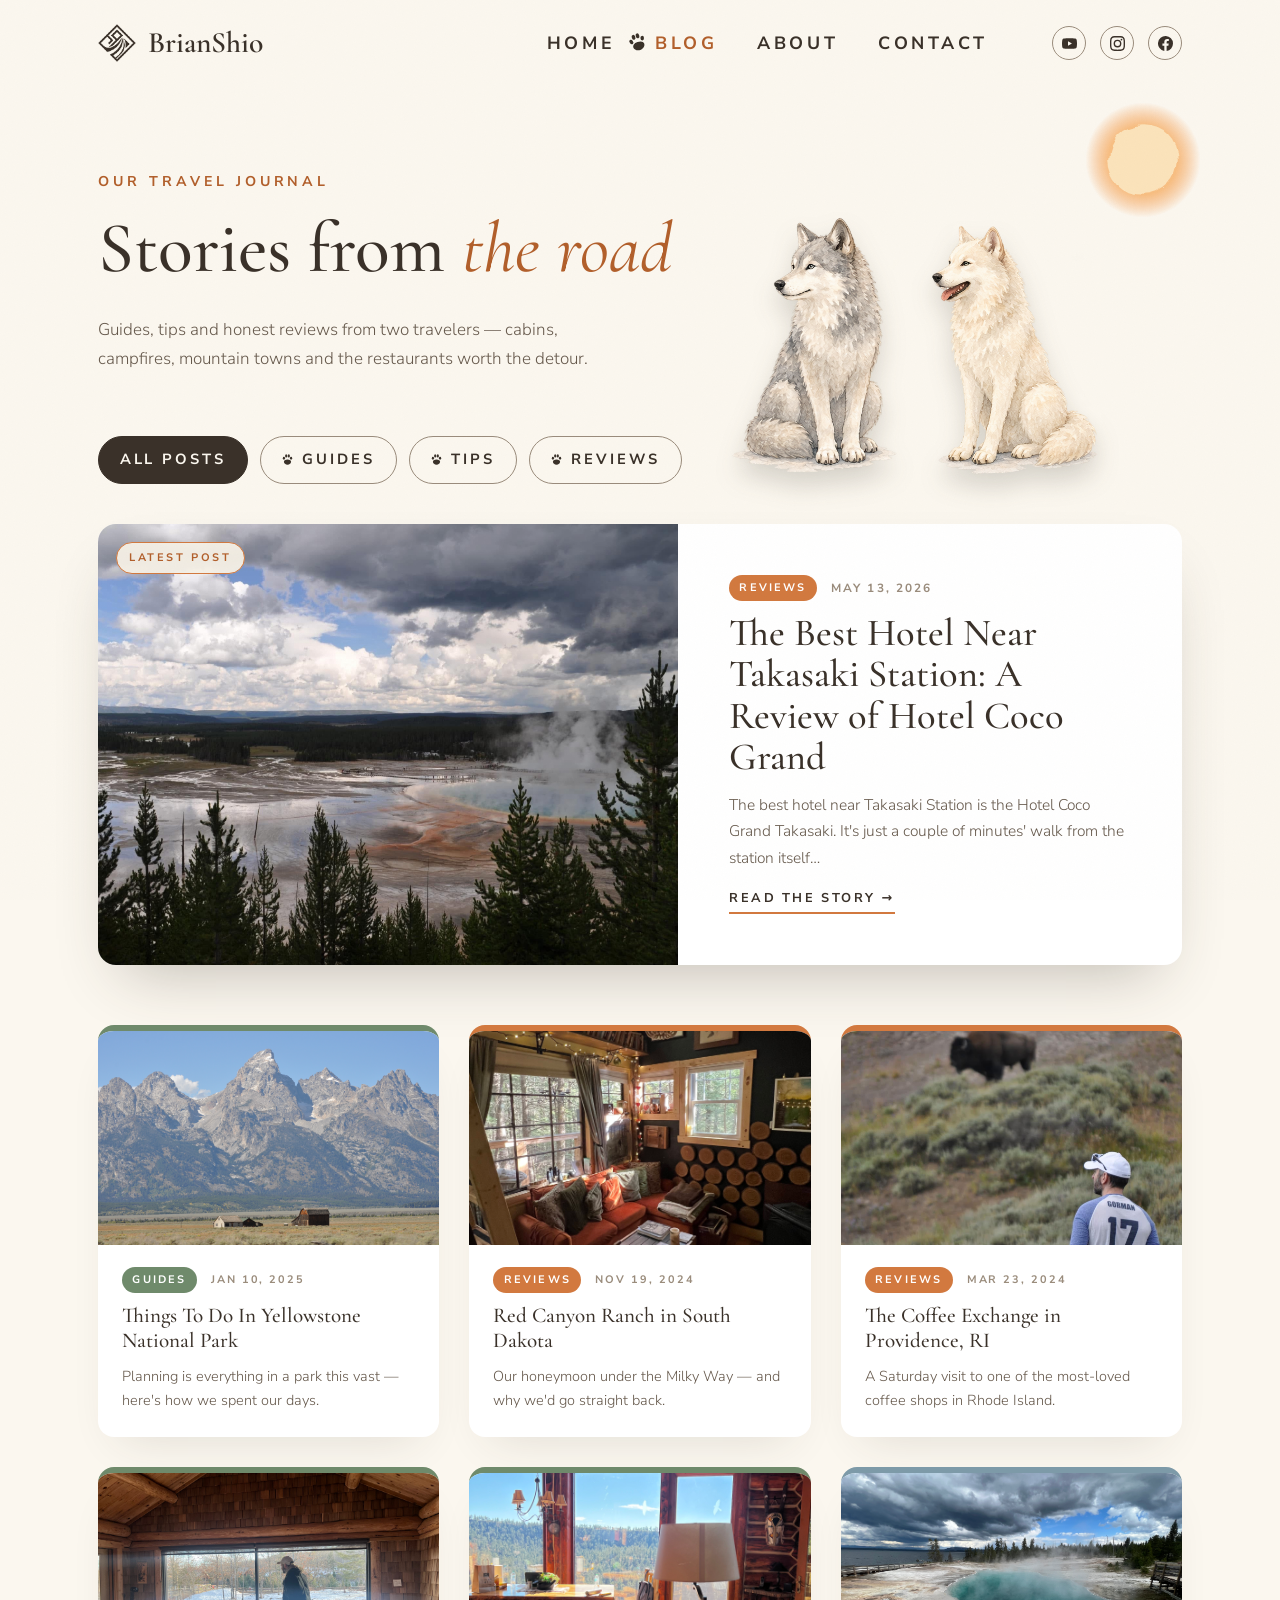
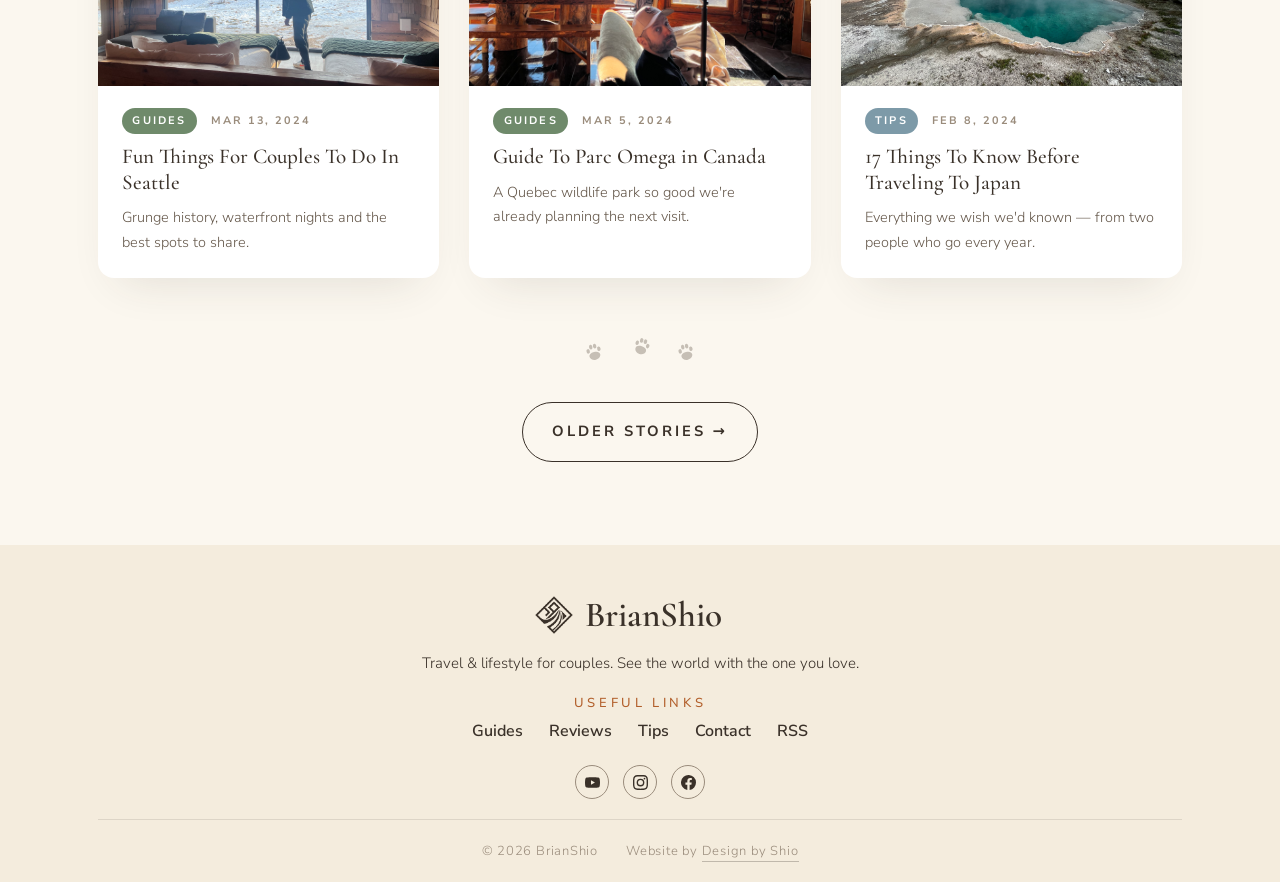
==== index.html @ ff1f173c "Fix dead chip-margin rules (cascade order); top -7px, bottom -10px on mobile Co-Authored-By: Claude " ====
<!doctype html>
<html >
<head>
<meta charset="utf-8">
<meta name="viewport" content="width=device-width, initial-scale=1">
<link rel="preconnect" href="https://fonts.googleapis.com">
<link rel="preconnect" href="https://fonts.gstatic.com" crossorigin>
<link href="https://fonts.googleapis.com/css2?family=Cormorant+Garamond:ital,wght@0,400;0,500;0,600;1,400;1,500&family=Nunito+Sans:ital,wght@0,300;0,400;0,600;0,700;1,300&display=swap" rel="stylesheet">
<style>
/* =========================================================
   BrianShio — storybook meadow edition
   flat, soft-textured illustration: cream sky, sage forest,
   sand road, one cabin, deer / bear / a few wolves, leaves
   ========================================================= */
:root{
  --paper:#fbf7ef; --paper-2:#f4ecdd; --paper-3:#eadfca;
  --ink:#3a3129; --ink-soft:#66594c; --ink-mute:#9a8c7c;
  --accent:#d2793f; --accent-d:#b25f2b; --glow:#f6c76b; --sun:#e9b453;
  --sage-1:#c3cfbc; --sage-2:#a9bba3; --sage-3:#9fb39a; --sage-4:#7e9779; --sage-5:#5f7a5c; --sage-6:#4e6a4f;
  --sand:#e6d9c3; --sand-d:#d8c8ad; --meadow:#dfe3cf; --meadow-2:#ece5d2;
  --deer:#b98a5a; --deer-d:#8a6440; --deer-l:#dcc09a;
  --wood:#a3764f; --wood-d:#6e4c33; --cloud:#e6e1d5;
  --blush:#f3cdb3; --lav:#dcd6e8;
  --shadow:rgba(58,49,41,.14);
  --serif:"Cormorant Garamond","Times New Roman",serif; --sans:"Nunito Sans",system-ui,-apple-system,sans-serif; --max:1180px;
}
*{box-sizing:border-box}
html{scroll-behavior:smooth;-webkit-text-size-adjust:100%;text-size-adjust:100%}
body{margin:0;background:var(--paper);color:var(--ink);font-family:var(--sans);font-weight:300;font-size:17px;line-height:1.7;overflow-x:hidden}
h1,h2,h3,h4{font-family:var(--serif);font-weight:500;line-height:1.08;margin:0 0 .4em}
h1{font-size:clamp(2.8rem,6.4vw,5.6rem)} h2{font-size:clamp(2rem,4.2vw,3.4rem)} h3{font-size:clamp(1.4rem,2.4vw,1.9rem)}
p{margin:0 0 1.1em} a{color:inherit;text-decoration:none}
.wrap{max-width:var(--max);margin:0 auto;padding:0 clamp(20px,4vw,48px)}
.eyebrow{font-size:.76rem;letter-spacing:.28em;text-transform:uppercase;color:var(--accent-d);font-weight:700;margin-bottom:1.1em}
.btn{display:inline-flex;align-items:center;gap:.6em;font-size:.92rem;letter-spacing:.2em;text-transform:uppercase;font-weight:700;padding:1.1em 2em;border-radius:999px;color:#fff;background:var(--accent);box-shadow:0 14px 30px -10px var(--accent-d);transition:transform .35s,background .35s}
.btn:hover{background:var(--accent-d);transform:translateY(-3px) scale(1.03)}
.btn.ghost{background:transparent;color:var(--ink);border:1px solid var(--ink);box-shadow:none}
.btn.ghost:hover{background:var(--ink);color:var(--paper)}
.btn .paw{width:15px;height:15px}.btn .paw path,.btn .paw ellipse{fill:currentColor}
.btn.wiggle{animation:wiggle 3.2s ease-in-out infinite}.btn.wiggle:hover{animation:none}
@keyframes wiggle{0%,80%,100%{transform:rotate(0) translateY(0)}84%{transform:rotate(-2.5deg) translateY(-2px)}88%{transform:rotate(2.5deg) translateY(-2px)}92%{transform:rotate(-1.5deg) translateY(-1px)}96%{transform:rotate(1.5deg)}}
.link{font-size:.8rem;letter-spacing:.2em;text-transform:uppercase;font-weight:700;border-bottom:2px solid var(--accent);padding-bottom:.2em}.link:hover{color:var(--accent-d)}
.grain{position:fixed;inset:0;pointer-events:none;z-index:50;opacity:.4;mix-blend-mode:multiply;background-image:url("data:image/svg+xml;utf8,<svg xmlns='http://www.w3.org/2000/svg' width='300' height='300'><filter id='n'><feTurbulence type='fractalNoise' baseFrequency='.9' numOctaves='2' stitchTiles='stitch'/><feColorMatrix values='0 0 0 0 .55 0 0 0 0 .5 0 0 0 0 .42 0 0 0 .07 0'/></filter><rect width='100%' height='100%' filter='url(%23n)'/></svg>")}

/* nav */
.nav{position:fixed;top:0;left:0;right:0;z-index:40;padding:18px 0;transition:.4s}
.nav.scrolled{background:rgba(246,241,230,.92);backdrop-filter:blur(8px);box-shadow:0 8px 30px var(--shadow);padding:10px 0}
.nav .wrap{display:flex;align-items:center;justify-content:space-between;gap:24px}
.logo{display:flex;align-items:center;gap:12px;font-family:var(--serif);font-size:1.85rem;font-weight:600}.logo svg{width:34px;height:34px}
.logo-mark{width:38px;height:38px;object-fit:contain;flex:none}
.menu{display:flex;align-items:center;gap:12px;list-style:none;margin:0 40px 0 auto;padding:0}.menu li{position:relative}
.menu a{font-size:1.11rem;letter-spacing:.2em;text-transform:uppercase;font-weight:700;padding:8px 0;display:inline-block}
.menu > li > a{position:relative;padding-left:28px}
.menu > li > a::before{content:"";position:absolute;left:0;top:calc(50% - 1px);width:21px;height:21px;transform:translate(0,-50%) rotate(-20deg) scale(.7);opacity:0;transition:opacity .35s ease,transform .35s ease,background-color .3s;
  background-color:var(--ink);
  -webkit-mask:url("data:image/svg+xml;utf8,<svg xmlns='http://www.w3.org/2000/svg' viewBox='0 0 40 40'><g fill='black'><path d='M20 36c-6 0-11-4-11-9 0-4 4-7 11-7s11 3 11 7c0 5-5 9-11 9z'/><ellipse cx='9' cy='16' rx='3.4' ry='4.6' transform='rotate(-18 9 16)'/><ellipse cx='16' cy='9' rx='3.4' ry='4.8'/><ellipse cx='24' cy='9' rx='3.4' ry='4.8'/><ellipse cx='31' cy='16' rx='3.4' ry='4.6' transform='rotate(18 31 16)'/></g></svg>") center/contain no-repeat;
  mask:url("data:image/svg+xml;utf8,<svg xmlns='http://www.w3.org/2000/svg' viewBox='0 0 40 40'><g fill='black'><path d='M20 36c-6 0-11-4-11-9 0-4 4-7 11-7s11 3 11 7c0 5-5 9-11 9z'/><ellipse cx='9' cy='16' rx='3.4' ry='4.6' transform='rotate(-18 9 16)'/><ellipse cx='16' cy='9' rx='3.4' ry='4.8'/><ellipse cx='24' cy='9' rx='3.4' ry='4.8'/><ellipse cx='31' cy='16' rx='3.4' ry='4.6' transform='rotate(18 31 16)'/></g></svg>") center/contain no-repeat}
.menu > li > a:hover::before,.menu > li > a.active::before{opacity:1;transform:translate(0,-50%) rotate(-20deg) scale(1)}
.menu > li > a:hover::before{background-color:var(--accent)}
.menu > li > a.active{color:var(--accent-d)}
.menu .sub{position:absolute;left:0;top:100%;background:var(--paper);border:1px solid var(--paper-3);box-shadow:0 12px 30px var(--shadow);padding:12px 24px 12px 14px;list-style:none;margin:0;min-width:0;width:max-content;opacity:0;transform:translateY(8px);pointer-events:none;transition:.3s}
.menu li:hover .sub{opacity:1;transform:none;pointer-events:auto}.menu .sub a{font-weight:600;letter-spacing:.14em;padding:6px 0;transition:color .25s}
.menu .sub a:hover{color:var(--accent)}
.social{display:flex;gap:14px}.social a{width:34px;height:34px;border:1px solid var(--ink-mute);border-radius:50%;display:grid;place-items:center;transition:.3s}
.social a:hover{background:var(--accent);color:#fff;border-color:var(--accent)}.social svg{width:15px;height:15px;fill:currentColor}
.burger{display:none;background:none;border:0;cursor:pointer;padding:6px}.burger span{display:block;width:26px;height:2px;background:var(--ink);margin:6px 0}
@media (max-width:840px){.menu,.social{display:none}.burger{display:block}
  .nav.open .menu{display:flex;flex-direction:column;align-items:center;position:absolute;top:100%;left:auto;right:0;width:40vw;margin:0;background:var(--paper);padding:24px;gap:18px;box-shadow:0 20px 40px var(--shadow)}
  .nav.open .menu > li{width:9.5em}
  .nav.open .menu .sub{position:static;opacity:1;transform:none;pointer-events:auto;box-shadow:none;border:0;border-left:1px solid var(--ink-mute);margin-left:30px;padding:6px 0 0 14px}
  .nav.open::before{content:"";position:fixed;inset:0;background:rgba(0,0,0,.35);z-index:-1}
  .nav.open.scrolled{backdrop-filter:none;-webkit-backdrop-filter:none;transition:none}}

/* common */
section{position:relative}
.reveal{opacity:0;transform:translateY(28px)}
.print{opacity:0;transform-box:fill-box;transform-origin:center}
.scene{position:absolute;left:0;right:0;bottom:0;pointer-events:none;overflow:visible}
.scene svg.layer,.ground svg.layer,.trail svg.layer,.pair svg.layer,.valley svg.layer,.hills svg.layer{position:absolute;inset:0;width:100%;height:100%;overflow:visible}
.tree{transform-box:fill-box;transform-origin:50% 100%;animation:treesway 4.2s ease-in-out infinite}.tree:nth-child(even){animation-duration:5s}
@keyframes treesway{0%,100%{transform:rotate(-3deg) skewX(-3deg)}50%{transform:rotate(3deg) skewX(3deg)}}
.plant{transform-box:fill-box;transform-origin:50% 100%;animation:plantsway 3.6s ease-in-out infinite}.plant:nth-child(3n){animation-duration:4.4s}
@keyframes plantsway{0%,100%{transform:rotate(-4deg)}50%{transform:rotate(4deg)}}
.cloud{position:absolute;pointer-events:none;animation:drift linear infinite}
@keyframes drift{0%{transform:translateX(-12vw)}100%{transform:translateX(112vw)}}
@keyframes cloudfloat{0%,100%{transform:translateX(-1.5vw)}50%{transform:translateX(2.5vw)}}
.birds{position:absolute;pointer-events:none;overflow:visible}.bird{transform-box:fill-box;transform-origin:center}
.bird path{transform-box:fill-box;transform-origin:center}
.bird .wingL{animation:wingL .8s ease-in-out infinite;transform-box:fill-box;transform-origin:92% 88%}
.bird .wingR{animation:wingR .8s ease-in-out infinite;transform-box:fill-box;transform-origin:8% 88%}
@keyframes wingL{0%,100%{transform:rotate(16deg)}50%{transform:rotate(-24deg)}}
@keyframes wingR{0%,100%{transform:rotate(-16deg)}50%{transform:rotate(24deg)}}
@keyframes flap{0%,100%{transform:scaleY(1)}50%{transform:scaleY(.25)}}
.smoke circle{animation:puff 4.5s linear infinite;transform-box:fill-box;transform-origin:center}
#meadowScene .smoke{fill:#cdc6ba}   /* Why travel? meadow: greyer smoke so it reads against the pale sky */.smoke circle:nth-child(2){animation-delay:-1.5s}.smoke circle:nth-child(3){animation-delay:-3s}
@keyframes puff{0%{transform:translate(0,0) scale(.5);opacity:0}15%{opacity:.9}60%{opacity:.6}100%{transform:translate(18px,-70px) scale(1.9);opacity:0}}
.glow{animation:flicker 2.6s ease-in-out infinite}@keyframes flicker{0%,100%{opacity:.85}40%{opacity:1}60%{opacity:.75}}
.leaf-fall{position:absolute;inset:0;pointer-events:none;overflow:hidden}
#heroLeaves{bottom:14px;-webkit-mask-image:linear-gradient(180deg,#000 88%,transparent 100%);mask-image:linear-gradient(180deg,#000 88%,transparent 100%)}
.leaf-fall svg{position:absolute;top:-8vh;width:18px;animation:leaffall linear infinite;opacity:.85}
@keyframes leaffall{0%{transform:translate(0,0) rotate(0)}100%{transform:translate(var(--dx,40px),110vh) rotate(540deg)}}
/* animals drawn in SVG */
.animal{position:absolute;overflow:visible;will-change:transform}
.animal .legF,.animal .legB,.animal .legF2,.animal .legB2{transform-box:fill-box;transform-origin:50% 4%}
.animal .legF{animation:swingA .8s ease-in-out infinite}.animal .legB{animation:swingB .8s ease-in-out infinite}
.animal .legF2{animation:swingB .8s ease-in-out infinite}.animal .legB2{animation:swingA .8s ease-in-out infinite}
.animal .body{transform-box:fill-box;transform-origin:center;animation:bob .4s ease-in-out infinite}
.animal .tail{transform-box:fill-box;transform-origin:95% 15%;animation:wag 1.2s ease-in-out infinite}
.animal .head{transform-box:fill-box;transform-origin:10% 90%;animation:nod .8s ease-in-out infinite}
.animal *{animation-play-state:var(--walk,paused)}
.animal.always *{animation-play-state:running}
.animal.still .legF,.animal.still .legB,.animal.still .legF2,.animal.still .legB2,.animal.still .body,.animal.still .tail{animation:none}
.animal.still .head{animation-play-state:running}
.animal .fur{opacity:.55}.animal .wash{filter:url(#wc)}.animal .wash2{filter:url(#wc2)}
.shadow{opacity:.18}
@keyframes swingA{0%{transform:rotate(-18deg)}50%{transform:rotate(18deg)}100%{transform:rotate(-18deg)}}
@keyframes swingB{0%{transform:rotate(18deg)}50%{transform:rotate(-18deg)}100%{transform:rotate(18deg)}}
@keyframes bob{0%,100%{transform:translateY(0)}50%{transform:translateY(-2px)}}
@keyframes wag{0%,100%{transform:rotate(-5deg)}50%{transform:rotate(6deg)}}
@keyframes nod{0%,100%{transform:rotate(0)}50%{transform:rotate(2.5deg)}}
/* river */
.riverflow path{animation:flowdash 7s linear infinite}
.riverflow path:nth-child(2){animation-duration:9.5s}
@keyframes flowdash{to{stroke-dashoffset:-162}}
/* bunnies & small critters */
.bunny,.critter{position:absolute;pointer-events:none}
.bunny svg,.critter svg{width:100%;display:block;overflow:visible}
.bunny svg{transform-origin:50% 100%;animation:bunnybreathe 3.4s ease-in-out infinite}
@keyframes bunnybreathe{0%,100%{transform:scaleY(1)}50%{transform:scaleY(1.035)}}
.bunny .ear{transform-box:fill-box;transform-origin:50% 95%;animation:eartwitch 4.6s ease-in-out infinite}
.bunny .ear2{animation-delay:.18s}
@keyframes eartwitch{0%,84%,100%{transform:rotate(0)}88%{transform:rotate(-9deg)}93%{transform:rotate(4deg)}}
.bunny.sniffer svg{animation:bunnysniff 6s ease-in-out infinite}
@keyframes bunnysniff{0%,42%,100%{transform:rotate(0) translateY(0)}52%{transform:rotate(11deg) translateY(2px)}60%{transform:rotate(8deg) translateY(1px)}70%{transform:rotate(12deg) translateY(2px)}82%{transform:rotate(0) translateY(0)}}
.squirrel svg{transform-origin:50% 100%;animation:nibble 4.2s ease-in-out infinite}
@keyframes nibble{0%,68%,100%{transform:scaleY(1)}76%{transform:scaleY(.955)}82%{transform:scaleY(1)}88%{transform:scaleY(.965)}}
.squirrel .tail{transform-box:fill-box;transform-origin:12% 88%;animation:tailsway 3s ease-in-out infinite}
@keyframes tailsway{0%,100%{transform:rotate(0)}50%{transform:rotate(-8deg)}}
.birdie svg{transform-origin:62% 92%;animation:peck 3.8s ease-in-out infinite}
@keyframes peck{0%,58%,100%{transform:rotate(0)}68%{transform:rotate(16deg)}76%{transform:rotate(3deg)}84%{transform:rotate(14deg)}}
/* deer */
.deer .legF,.deer .legB,.deer .legF2,.deer .legB2{animation-duration:.7s}
.deer .head{transform-origin:40% 95%;animation:graze 5s ease-in-out infinite}
@keyframes graze{0%,70%,100%{transform:rotate(0)}80%,90%{transform:rotate(14deg)}}
/* photo wolves (from the painting) */
.wolf-box{position:absolute;bottom:0;will-change:transform;line-height:0}
.wolf{display:block;height:var(--h,300px);width:auto;object-fit:contain;filter:drop-shadow(0 18px 14px rgba(58,49,41,.18))}
.wolf.hop{animation:hop .55s ease-in-out infinite;animation-play-state:var(--walk,paused);transform-origin:50% 100%}
.wolf.breathe{animation:breathe 3.6s ease-in-out infinite;transform-origin:50% 100%}
@keyframes hop{0%,100%{transform:scaleX(var(--dir,1)) translateY(0) rotate(0)}50%{transform:scaleX(var(--dir,1)) translateY(-6px) rotate(calc(-1.5deg * var(--dir,1)))}}
@keyframes breathe{0%,100%{transform:scaleX(var(--dir,1)) scaleY(1)}50%{transform:scaleX(var(--dir,1)) scaleY(1.015)}}
.walker{position:absolute;left:0;top:0;width:0;height:0;z-index:4;will-change:transform}
#walker{z-index:5}#walker2{z-index:3}
.walker>*{position:absolute!important;bottom:0;left:0;transform:translateX(-50%)}
/* couples: once the pair meets, legs stop and only the necks sway (random rhythm per deer) */
.pl .head,.pr .head{transform-box:fill-box;transform-origin:80% 85%}
.pl.met .legF,.pl.met .legB,.pl.met .legF2,.pl.met .legB2,.pr.met .legF,.pr.met .legB,.pr.met .legF2,.pr.met .legB2,.pl.met .body,.pr.met .body,.pl.met .tail,.pr.met .tail{animation:none!important}
.pl.met .head,.pr.met .head{animation:headSway var(--nodDur,3.2s) ease-in-out var(--nodDelay,0s) infinite;animation-play-state:running!important}
@keyframes headSway{0%,100%{transform:rotate(0)}25%{transform:rotate(-5deg)}55%{transform:rotate(3deg)}75%{transform:rotate(-2deg)}}
.photo{position:relative;overflow:hidden;border-radius:14px;box-shadow:0 34px 70px -26px rgba(58,49,41,.38),0 0 0 6px #fff;transform-style:preserve-3d}
.photo svg{position:absolute;inset:0;width:100%;height:100%}

/* hero */
.hero{min-height:100vh;display:flex;align-items:flex-start;overflow:clip;overflow-clip-margin:10px;z-index:1;background:linear-gradient(180deg,#e8f1f5 0%,var(--paper) 62%)}
.bloom{position:absolute;border-radius:50%;filter:blur(46px);opacity:.7;pointer-events:none}
.hero .wrap{position:relative;z-index:3;width:100%;display:grid;grid-template-columns:5.2fr 4.8fr;gap:clamp(28px,5vw,70px);align-items:start;padding-top:128px;padding-bottom:calc(36vh + 10px)}
.hero-copy{max-width:660px;position:relative}.hero-copy>*{position:relative;z-index:1}
#heroSun{position:absolute;right:0;top:-8%;width:min(150px,15vw);z-index:0!important;overflow:visible}
.hero h1 .ital{font-style:italic;font-weight:400;color:var(--accent-d)}
.hero .lead{font-size:1.375rem;max-width:540px}
.hero .eyebrow{font-size:.885rem}
.hero .cta{display:flex;gap:16px;flex-wrap:wrap;margin-top:1.6em}
.hero .photo-col{position:relative;justify-self:end;width:100%;max-width:560px;margin-top:10px}
.hero .photo-col .photo{aspect-ratio:16/10;width:100%}
.hero .featured{position:absolute;right:-26px;bottom:-69px;z-index:2;width:155px;height:155px;border-radius:50%;background:rgba(246,241,230,.96);padding:10px 5px 0;display:flex;flex-direction:column;justify-content:center;align-items:center;text-align:center;box-shadow:0 20px 40px -18px var(--shadow)}
.hero .featured .date{font-size:.825rem;letter-spacing:.1em;text-transform:uppercase;color:var(--accent-d);font-weight:700}
.hero .featured{cursor:pointer;border:1px solid var(--accent);transition:transform .35s,box-shadow .35s,background .35s}
.hero .featured:hover{transform:translateY(-4px) scale(1.04);box-shadow:0 26px 46px -16px var(--shadow);background:#fffdf8}
.hero .featured .read{color:var(--accent);font-weight:700;font-size:.9rem;margin-top:.25em}
.hero .featured h3{font-size:1.08rem;margin:.25em 0 .3em;line-height:1.2}.hero .featured p{font-size:.9rem;margin:0;line-height:1.35}
#heroSlides .tiles{position:absolute;inset:0;display:grid;grid-template-columns:repeat(8,1fr);grid-template-rows:repeat(5,1fr);pointer-events:none}
#heroSlides .tiles div{opacity:0;background-repeat:no-repeat}
#heroSlides .tiles div.on{animation:tileIn .55s ease forwards}
@keyframes tileIn{0%{opacity:0;filter:brightness(1.9)}45%{opacity:1;filter:brightness(1.45)}100%{opacity:1;filter:brightness(1)}}
.hero .sky{position:absolute;inset:0;z-index:0;pointer-events:none}
.hero .ground{position:absolute;left:0;right:0;bottom:0;height:36vh;min-height:260px;z-index:2;pointer-events:none;overflow:clip;overflow-clip-margin:10px}
.hero .ground .front{z-index:6}
.hero .cabin{position:absolute;left:4%;bottom:15vh;width:clamp(220px,22vw,340px);z-index:3;pointer-events:none}
.hero .deer-fg{position:absolute;right:6%;bottom:1vh;width:clamp(120px,12vw,180px);z-index:7;pointer-events:none}
@media (max-width:840px){.hero .wrap{grid-template-columns:1fr;padding-top:96px;padding-bottom:calc(40vh + 24px);gap:22px}
  .hero .photo-col{width:100%;margin-top:0}.hero .featured{left:8px;bottom:-52px;max-width:230px;padding:12px 14px}.hero .featured p{display:none}
  #heroSun{right:0;top:-10px;width:90px}.hero .cabin{left:2%;bottom:16vh;width:170px}.hero .deer-fg{width:130px;right:3%}}

/* why — deer meadow */
.why{padding:clamp(90px,12vw,160px) 0 0;overflow:hidden}
.why .clouds{position:absolute;inset:0;pointer-events:none;z-index:0}
.why .wrap{position:relative;z-index:1}
.why .eyebrow{font-size:.885rem}
.why blockquote .br-m{display:none}
.why .grid{display:grid;grid-template-columns:.95fr 1.05fr;gap:clamp(30px,6vw,80px);align-items:end}
.why blockquote{font-family:var(--serif);font-size:clamp(1.7rem,3.1vw,2.5rem);font-style:italic;font-weight:400;line-height:1.3;margin:0 0 1.2em}
.why .authors{font-size:12px;letter-spacing:.1em;text-transform:uppercase;font-weight:700;position:relative}
.why .authors .avatar{position:absolute;right:0;top:calc(50% + 20px);transform:translateY(-90%);width:143px;height:143px;border-radius:50%;overflow:hidden;display:block;border:2px solid var(--accent);box-shadow:0 12px 26px -12px var(--shadow)}
.why .authors .avatar img{width:100%;height:100%;object-fit:cover;object-position:50% 82%;transform:scale(1.12) translateX(7px);transform-origin:50% 82%;display:block}.why .authors small{display:block;font-size:12px;letter-spacing:.06em;color:var(--ink-mute);font-weight:600;margin-top:.3em}
.why ul{list-style:none;padding:0;margin:1.2em 0 1.6em;display:grid;grid-template-columns:minmax(0,1fr) minmax(0,1fr);gap:.5em 1.5em}
.why li{display:flex;align-items:center;gap:.6em;font-weight:600}.why li svg{width:18px;height:18px;flex:none}.why .copy{padding-bottom:clamp(60px,8vw,120px)}
.meadow-scene{position:relative;top:-145px;height:clamp(380px,46vw,560px)}
.meadow-scene svg.layer{position:absolute;inset:0;width:100%;height:100%;overflow:visible}
@media (max-width:840px){.why .grid{grid-template-columns:minmax(0,1fr)}.meadow-scene{height:400px}}

/* pillars */
.pillars{padding:clamp(0px,.9vw,14px) 0 clamp(40px,8vw,80px)}
.pillars .cards{display:grid;grid-template-columns:repeat(3,1fr);gap:clamp(18px,3vw,36px);perspective:1200px}
.card{background:#fff;padding:clamp(28px,3vw,42px);border-radius:16px;position:relative;box-shadow:0 26px 50px -24px var(--shadow);transform-style:preserve-3d;transition:box-shadow .5s;border-top:6px solid var(--c,var(--accent))}
.card:hover{box-shadow:0 40px 70px -24px rgba(58,49,41,.3)}
.card .ico{width:66px;height:66px;margin-bottom:1.1em;transform:translateZ(30px)}
.card h3{transform:translateZ(24px)}.card p{font-size:15px;transform:translateZ(14px);min-height:6.5em}.card .link{transform:translateZ(20px);display:inline-block}
@media (max-width:840px){.pillars .cards{grid-template-columns:1fr}}

/* plains — hills at golden hour, bison far away */
.plains{padding:clamp(100px,14vw,200px) 0 0;min-height:calc(100vh + 140px);background:linear-gradient(180deg,var(--paper) 0%,#f6e3cf 55%,#f9e6d2 75%,var(--paper) 100%);overflow:hidden}
.plains .wrap{position:relative;z-index:2}
.plains blockquote{font-family:var(--serif);font-size:clamp(1.5rem,2.6vw,2.2rem);font-style:italic;font-weight:400;line-height:1.4;max-width:820px;margin:0 auto 1.2em;text-align:center}
.plains cite{display:block;text-align:center;font-style:normal;font-size:12px;letter-spacing:.1em;text-transform:uppercase;color:var(--ink-mute);font-weight:700}
.plains .next .eyebrow{font-size:12px;letter-spacing:.1em;margin-bottom:20px}
.next{margin:calc(clamp(60px,8vw,110px) - 10px) auto 0;text-align:center}
.next .big{font-family:var(--serif);font-size:clamp(4rem,12vw,10rem);font-weight:500;line-height:.9;margin-top:-40px}
.next .big .sun{display:inline-block;width:.18em;height:.18em;border-radius:50%;background:#d8452e;vertical-align:.55em;margin-left:.12em}
.plains .hills{position:absolute;left:0;right:0;bottom:0;height:42vh;z-index:1;pointer-events:none}
.plains .herd{position:absolute;left:0;right:0;bottom:0;height:30vh;z-index:1;pointer-events:none}
.plains .bison-walk{position:absolute;left:0;bottom:0;width:100%;height:100%;pointer-events:none}
.plains .walker1{animation:crossR 90s linear infinite}
.plains .walker2{animation:crossR 62s linear infinite;animation-delay:-25s}
@keyframes crossR{from{transform:translateX(-18vw)}to{transform:translateX(112vw)}}
.plains .b1 .head{animation-duration:3.4s}
.plains .b2 .head{animation:graze 6.5s ease-in-out infinite}
.plains .b3 .head{animation-duration:4.6s;animation-delay:-1.6s;transform-origin:50% 85%}
.plains .baby .head{animation:graze 4.2s ease-in-out infinite;animation-delay:-2s}
.plains .sun-big{position:absolute;right:10%;top:22%;width:min(220px,24vw);z-index:0}

/* trust — the wolf pack crosses */
.trust{padding:140px 0 clamp(100px,12vw,160px)}
.trust .side-wolf{position:absolute;bottom:40px;width:clamp(150px,15vw,230px);height:auto;pointer-events:none;z-index:1}
.trust .side-wolf.l{left:5%;transform:scaleX(-1)}.trust .side-wolf.r{right:5%}
@media (max-width:1000px){.trust .side-wolf{display:none}}
.trust .wrap{position:relative;z-index:2;max-width:760px;text-align:center}.trust p{font-size:17px}
.trust .eyebrow,.gallery .eyebrow,.couples .eyebrow,.family .eyebrow{font-size:.885rem}
.gallery header .link{font-size:17px}
.trust .trail{position:absolute;left:0;right:0;bottom:0;height:150px;z-index:0;pointer-events:none}
.trust .pack{position:absolute;left:0;right:0;bottom:0;height:100%}
.trust .pack .wolf{--h:clamp(120px,19vh,220px)}.trust .pack .pup .wolf{--h:clamp(70px,11vh,125px)}
@media (max-width:840px){.trust .trail{height:200px}}

/* gallery */
.gallery{padding:calc(clamp(80px,10vw,140px) - 20px) 0 clamp(100px,15vw,200px);background:linear-gradient(180deg,var(--paper),var(--paper-2));overflow:hidden}
.gallery header{display:flex;align-items:flex-end;justify-content:space-between;gap:24px;margin-bottom:2.4rem}
.masonry{display:grid;grid-template-columns:repeat(8,1fr);grid-auto-rows:80px;gap:7px;grid-auto-flow:dense}
.ph{position:relative;overflow:hidden;border-radius:10px;background:var(--paper-3);box-shadow:0 18px 40px -18px var(--shadow);transform-style:preserve-3d}
.ph svg,.ph img{position:absolute;inset:0;width:100%;height:100%}.ph img{object-fit:cover}
.ph span{position:absolute;left:14px;bottom:10px;font-size:.66rem;letter-spacing:.24em;text-transform:uppercase;color:#fff;font-weight:700;text-shadow:0 1px 4px rgba(0,0,0,.3)}
.ph.tall{grid-row:span 2}.ph.wide{grid-column:span 2}.ph.big,.ph.sq{grid-column:span 2;grid-row:span 2}
.gal-sub{display:grid;grid-template-columns:260fr 180fr 228fr;grid-template-rows:300fr 208fr;gap:7px;min-height:0}
.gal-sub .ph{min-height:0}
@media (max-width:540px){.gal-sub{grid-column:span 2;grid-row:span 4}}
@media (max-width:540px){.masonry{grid-template-columns:repeat(2,1fr);grid-auto-rows:130px}}
@media (max-width:840px){.gallery header{flex-direction:column;align-items:flex-start}}
.gallery .trail{position:absolute;left:0;right:0;bottom:60px;height:260px;z-index:2;pointer-events:none}   /* 60px clear of the section edge */
@media (max-width:840px){.gallery .trail{height:190px}}
.gallery .foliage{position:absolute;left:0;bottom:0;width:clamp(200px,24vw,360px);pointer-events:none;z-index:2}

/* couples — two deer meet on the hill */
.couples{padding:clamp(100px,12vw,180px) 0 clamp(200px,26vw,340px)}
.couples .grid{display:grid;grid-template-columns:1fr 1fr;gap:clamp(30px,6vw,90px);align-items:center;position:relative;z-index:3}
.couples .photo{aspect-ratio:4/5;width:90%;justify-self:center}   /* frame fills the column; the photo is shown larger inside it, overflow simply hidden (file untouched) */
.couples .pair{position:absolute;left:0;right:0;bottom:-20px;height:clamp(240px,32vw,380px);z-index:2;pointer-events:none}
.couples .heart{position:absolute;left:50%;bottom:calc(100% - 60px);width:36px;transform:translateX(-50%) scale(0);opacity:0}
@media (max-width:840px){.couples .grid{grid-template-columns:1fr}}

/* family — deer family walks into the hills */
.family{padding:clamp(80px,10vw,140px) 0 clamp(220px,28vw,360px);overflow:hidden;background:linear-gradient(180deg,var(--paper),#eef2ea 60%,var(--paper))}
.family .wrap{text-align:center;max-width:760px;position:relative;z-index:2}
.family .valley{position:absolute;left:0;right:0;bottom:0;height:clamp(260px,34vw,420px);z-index:1;pointer-events:none}

/* story — dusk over the range */
.story{min-height:120vh;padding:clamp(120px,16vw,220px) 0 clamp(220px,30vw,380px);overflow:hidden;background:linear-gradient(180deg,var(--paper) 0%,var(--lav) 30%,var(--blush) 58%,#f8e3cf 75%,var(--paper) 100%)}
.story .wrap{position:relative;z-index:3;max-width:880px;text-align:center;margin-top:20px}
.story h2{margin-bottom:.4em}.story h2 .ital{font-style:italic;font-weight:400;color:var(--accent-d)}   /* same size as the Trust heading */
.story p{font-size:17px}
.story .layers{position:absolute;inset:0 0 10px 0;z-index:1;pointer-events:none}   /* whole scene sits 10px higher */
.story .layers svg.ridge{position:absolute;left:-5%;width:110%;bottom:0}
.story .layers svg.ridge.l4{bottom:-20px}   /* front snowy divider sits 20px lower */
.story .layer{will-change:transform}
.story .ridgepack{position:absolute;left:0;right:0;bottom:118px;height:clamp(150px,20vw,260px)}
.story .ridgepack .wolf-box{height:100%}.story .ridgepack .wolf{--h:100%;height:100%}
.story .ridgecabin{position:absolute;left:calc(52% - 60px);bottom:100px;width:clamp(275px,34.3vw,480px)}
.story .snow-fall{z-index:2}
.snow-fall{position:absolute;inset:0;pointer-events:none;overflow:hidden}
.snow-fall i{position:absolute;top:-4vh;border-radius:50%;background:#fff;opacity:.8;animation:fall linear infinite}
@keyframes fall{0%{transform:translate(0,0)}100%{transform:translate(var(--dx,20px),108vh)}}
.firefly{position:absolute;width:6px;height:6px;border-radius:50%;background:#ffe9a8;box-shadow:0 0 10px 3px rgba(255,225,150,.6);animation:fly-fire 6s ease-in-out infinite}
@keyframes fly-fire{0%,100%{transform:translate(0,0);opacity:0}20%{opacity:1}50%{transform:translate(var(--fx,20px),var(--fy,-30px));opacity:.9}80%{opacity:1}}

/* footer */
footer{padding:calc(clamp(60px,8vw,100px) - 20px) 0 20px;position:relative;overflow:hidden;background:var(--paper-2)}
/* footer layout B: centered stack — logo, tagline, one line of links, socials, copyright */
footer .grid{display:flex;flex-direction:column;align-items:center;text-align:center;gap:22px;position:relative;z-index:2}
footer .grid>div:first-child{max-width:none;display:flex;flex-direction:column;align-items:center}
footer .grid>div:first-child .logo{font-size:2.2rem;transform:translateX(-12px)}   /* offset the logo image width so the wordmark reads centered */
footer .grid>div:first-child p{margin:.4em auto 0!important;font-size:15px!important;max-width:none!important;white-space:nowrap}
footer h4{font-family:var(--sans);font-size:13px;letter-spacing:.28em;text-transform:uppercase;color:var(--accent-d);margin-bottom:.6em}
footer ul{list-style:none;margin:0;padding:0;display:flex;justify-content:center;gap:6px 26px;flex-wrap:wrap}
footer .social{justify-content:center}
footer .grid>div:nth-child(2){margin-top:-2px}   /* 20px below the tagline (the grid's own 22px gap is absorbed) */
footer .social-block{margin-top:-2px}   /* 20px below the link row (the grid's own 22px gap is absorbed) */footer li{margin:0;font-weight:600;font-size:16px}
footer .copy a{border-bottom:1px solid rgba(58,49,41,.28);padding-bottom:1px;transition:color .25s,border-color .25s}
footer .copy a:hover{color:var(--accent);border-color:var(--accent)}
footer .copy{margin-top:20px;padding-top:20px;border-top:1px solid rgba(58,49,41,.12);font-size:13px;color:var(--ink-mute);letter-spacing:.06em;display:flex;justify-content:center;gap:28px;flex-wrap:wrap;position:relative;z-index:2}
footer .trail{position:absolute;inset:0;z-index:1;pointer-events:none;opacity:.55}
@media (max-width:840px){footer .grid{gap:18px}}
@media (prefers-reduced-motion:reduce){.wolf,.animal *,.bird path,.smoke circle,.glow,.tree,.plant,.cloud,.leaf-fall svg,.firefly{animation:none!important}.reveal{opacity:1;transform:none}.print{opacity:1}}
/* ===== responsive tweaks: 841-950 / 951-1140 (keep at end of stylesheet so they win the cascade) ===== */
@media (min-width:841px) and (max-width:1140px){.why .authors .avatar{right:-72px}}
@media (min-width:951px) and (max-width:1140px){.why .authors .avatar{right:-45px}}
@media (min-width:951px) and (max-width:1140px){.plains .birds{top:calc(10% - 40px)!important}.plains{padding-top:calc(clamp(100px,14vw,200px) + 20px)}}
@media (min-width:1141px){.plains .birds{top:calc(10% - 40px)!important}}
@media (min-width:1141px){.plains .baby{left:calc(27% + 40px)!important}}
@media (min-width:951px) and (max-width:1140px){.plains .baby{left:calc(27% + 40px)!important}}
@media (min-width:841px) and (max-width:950px){.plains .baby{left:calc(27% + 80px)!important}}
@media (min-width:541px) and (max-width:840px){.plains .baby{left:calc(27% + 60px)!important}}
@media (min-width:541px) and (max-width:840px){.couples .photo{width:calc(64.8% + 20px);justify-self:center;aspect-ratio:auto;height:0;padding-top:calc(81% - 60px)}}
@media (min-width:541px) and (max-width:840px){.couples .grid>div:nth-child(2){text-align:center}.couples .grid>div:nth-child(2) p:first-of-type{max-width:80%;margin-left:auto;margin-right:auto}}
@media (min-width:1141px){.story .birds{top:calc(12% + 30px)!important}.story{padding-top:calc(clamp(120px,16vw,220px) + 70px)}}
@media (min-width:841px) and (max-width:950px){.plains .birds{top:calc(10% - 30px)!important}.plains{padding-top:calc(clamp(100px,14vw,200px) + 60px)}}
@media (min-width:951px) and (max-width:1140px){.story .birds{top:12%!important}.story{padding-top:calc(clamp(120px,16vw,220px) + 40px)}}
@media (min-width:320px) and (max-width:1140px){.family .valley .grass-br{display:none}}
@media (min-width:541px) and (max-width:840px){.family{padding-top:calc(clamp(80px,10vw,140px) + 20px);padding-bottom:calc(clamp(220px,28vw,360px) + 40px)}}
@media (min-width:541px) and (max-width:840px){.story{padding-top:calc(clamp(120px,16vw,220px) + 90px)}}
@media (min-width:541px) and (max-width:840px){footer .trail{transform:translateY(-10px)}}
@media (min-width:320px) and (max-width:840px){footer .social{display:flex}}
/* 320-540px (スマホ) */
html,body{overflow-x:clip}
@media (min-width:951px) and (max-width:1140px){.trust .side-wolf{bottom:0;display:block}.trust .side-wolf.l{left:calc(5% + 40px)}.trust .side-wolf.r{right:calc(5% + 40px)}}
@media (min-width:841px) and (max-width:950px){.trust .side-wolf{bottom:0;display:block}.trust .side-wolf.l{left:calc(5% + 40px)}.trust .side-wolf.r{right:calc(5% + 40px)}}
@media (min-width:541px) and (max-width:840px){.trust .side-wolf{bottom:0;display:block}.trust .side-wolf.l{left:calc(5% - 20px)}.trust .side-wolf.r{right:calc(5% - 20px)}}@media (min-width:841px) and (max-width:950px){.hero .photo-col{width:110%;margin-top:30px}}
@media (min-width:841px) and (max-width:950px){.story .birds{top:calc(12% - 20px)!important}.story{padding-top:calc(clamp(120px,16vw,220px) + 40px)}}
/* 541-840px (iPad縦・大きめスマホ横) */
@media (min-width:541px) and (max-width:840px){.why .copy p:first-of-type{max-width:85%}.hero .photo-col{justify-self:start;margin-top:20px}.hero .featured{left:auto;right:max(-26px,calc(10px - clamp(20px,4vw,48px)));bottom:-69px;max-width:none;padding:10px 5px 0}.hero .featured p{display:block}}
@media (min-width:541px) and (max-width:840px){.why .authors .avatar{right:100px;top:calc(50% - 60px);transform:translateY(-55%)}}
@media (min-width:541px) and (max-width:840px){.meadow-scene{width:90%;margin-left:auto;margin-right:auto}}
@media (min-width:541px) and (max-width:840px){.meadow-scene .bunny:not(.sniffer){bottom:calc(26% - 60px)!important}}
@media (min-width:541px) and (max-width:840px){.meadow-scene .bush-br{transform:translate(-10px,10px);clip-path:polygon(0 0,100% 0,100% 94.5%,90% 97%,80% 94.5%,70% 97%,60% 95%,50% 97%,40% 94.5%,30% 97%,20% 95%,10% 97%,0 95%)}}
@media (min-width:541px) and (max-width:840px){.meadow-scene .birdie{left:calc(44% + 10px)!important}}
@media (min-width:541px) and (max-width:840px){.card p{font-size:17px}.card .link{font-size:.9rem}.pillars{margin-top:-60px;position:relative;z-index:2}}
@media (min-width:541px) and (max-width:840px){.plains .birds{top:calc(10% - 20px)!important}.plains{padding-top:calc(clamp(100px,14vw,200px) + 80px)}.plains blockquote{font-size:24.5px}.next .big{font-size:calc(clamp(4rem,12vw,10rem) + 2px)}}
@media (min-width:841px) and (max-width:950px){.gallery .trail{bottom:40px}}
@media (min-width:541px) and (max-width:840px){.gallery .trail{bottom:60px}.gallery{padding-bottom:calc(clamp(100px,15vw,200px) + 60px)}}
@media (min-width:841px) and (max-width:950px){.couples .photo{aspect-ratio:auto;height:0;padding-top:calc(112.5% + 100px)}.couples .photo img{object-position:50% 50%!important}}
/* 441-540px: 大きめスマホ (initially same as 320-440) */
@media (min-width:441px) and (max-width:540px){.why .authors .avatar{top:50%}}
@media (min-width:320px) and (max-width:540px){footer .ft-l1,footer .ft-l2{display:block}footer .grid>div:first-child p{white-space:normal!important}}
@media (min-width:441px) and (max-width:540px){.gallery .trail .bear{width:250px!important;left:-540px!important}}
@media (min-width:441px) and (max-width:540px){.hero .featured{max-width:none;padding:10px 5px 0}.hero .featured p{display:block}}
@media (min-width:441px) and (max-width:540px){.hero .photo-col{margin-top:20px}.hero .wrap{padding-top:136px}}
@media (min-width:441px) and (max-width:540px){.meadow-scene .bunny:not(.sniffer){bottom:calc(26% - 20px)!important}}
@media (min-width:441px) and (max-width:540px){.card p{font-size:16px}}
@media (min-width:441px) and (max-width:540px){.why blockquote{font-size:calc(clamp(1.7rem,3.1vw,2.5rem) + 2px)}}
@media (min-width:441px) and (max-width:540px){.card h3{font-size:25px}.card .link{font-size:.9rem}}
@media (min-width:441px) and (max-width:540px){.plains blockquote{font-size:24.5px}}
@media (min-width:441px) and (max-width:540px){.plains{padding-top:calc(clamp(100px,14vw,200px) + 80px)}.plains .birds{width:min(475px,66vw)!important}.next .big{font-size:calc(clamp(4rem,12vw,10rem) + 10px)}}
@media (min-width:441px) and (max-width:540px){.plains .baby{bottom:14px!important}}
@media (min-width:441px) and (max-width:540px){.trust .side-wolf{bottom:10px;display:block;width:124px}.trust .side-wolf.l{left:calc(5% - 20px)}.trust .side-wolf.r{right:calc(5% - 20px)}}
@media (min-width:441px) and (max-width:540px){.masonry{grid-template-rows:190px 130px 130px 130px 130px 190px 130px 130px 190px}}
@media (min-width:441px) and (max-width:540px){.gallery .trail{bottom:60px}.gallery{padding-bottom:calc(clamp(100px,15vw,200px) + 60px)}}
@media (min-width:441px) and (max-width:540px){.couples .photo{aspect-ratio:auto;height:0;padding-top:calc(112.5% - 80px)}.couples .grid{gap:calc(clamp(30px,6vw,90px) + 10px)}}
@media (min-width:441px) and (max-width:540px){.family{padding-top:120px}}
@media (min-width:441px) and (max-width:540px){.trust{padding-top:120px}}
@media (min-width:441px) and (max-width:540px){.story .birds{top:100px!important;left:40px!important;width:min(475px,66vw)!important}.story{padding-top:calc(120px + 15vw)}.story h2{font-size:35px}}
@media (min-width:441px) and (max-width:540px){.pillars{margin-top:-40px;position:relative;z-index:2}.pillars .cards{gap:calc(clamp(18px,3vw,36px) + 10px)}}
/* 403-440px: 大きめiPhone (initially same as 320-402) */
@media (min-width:403px) and (max-width:440px){.hero .featured{max-width:none;padding:10px 5px 0}.hero .featured p{display:block}}
@media (min-width:403px) and (max-width:440px){.hero .photo-col{margin-top:20px}.hero .wrap{padding-top:136px}}
@media (min-width:403px) and (max-width:440px){.hero .ground .hero-berry-l,.hero .ground .hero-sprig-l,.hero .ground .hero-grass-c{display:none}.hero .ground .hero-berry-s{transform:translateY(40px)}}
@media (min-width:403px) and (max-width:440px){.gal-sub{grid-template-rows:calc(59% - 50px) calc(41% - 40px);align-content:start;grid-template-columns:260fr 141fr 267fr}.gal-sub .ph:nth-child(3) img{transform:scale(1.35)}}
@media (min-width:403px) and (max-width:440px){.why .authors .avatar{top:50%;width:130px;height:130px;right:-20px}}
@media (min-width:403px) and (max-width:440px){.story .layers{inset:0 0 -30px 0}}
@media (min-width:403px) and (max-width:440px){.story .ridgecabin{left:calc(52% - 75px);width:229px;bottom:95px}.story .ridgepack{bottom:113px}.story .ridgepack .wolf-box:nth-of-type(1){left:calc(12% - 25px)!important}.story .ridgepack .wolf-box:nth-of-type(2){left:calc(28% - 10px)!important}.story .ridgepack .wolf-box:nth-of-type(3){left:calc(80% - 10px)!important}}
@media (min-width:403px) and (max-width:440px){.gallery .trail .bear{width:250px!important;left:-540px!important}#bearPrints{transform:scale(.83);transform-origin:50% 100%}}
@media (min-width:403px) and (max-width:440px){.plains .herd .animal:not(.baby){transform:scale(.83);transform-origin:50% 100%}.plains .herd .walker1 .animal{transform:scale(.69)}.plains .herd .b1{display:none}}
@media (min-width:403px) and (max-width:440px){.meadow-scene .bunny:not(.sniffer){bottom:calc(26% - 20px)!important}}
@media (min-width:403px) and (max-width:440px){.card p{font-size:16px}}
@media (min-width:403px) and (max-width:440px){.why blockquote{font-size:calc(clamp(1.7rem,3.1vw,2.5rem) + 2px)}}
@media (min-width:403px) and (max-width:440px){.card h3{font-size:25px}.card .link{font-size:.9rem}}
@media (min-width:403px) and (max-width:440px){.plains blockquote{font-size:24.5px}}
@media (min-width:403px) and (max-width:440px){.plains{padding-top:calc(clamp(100px,14vw,200px) + 60px)}.plains .birds{width:min(475px,66vw)!important}.next .big{font-size:calc(clamp(4rem,12vw,10rem) + 14px)}}
@media (min-width:403px) and (max-width:440px){.plains .baby{bottom:14px!important}}
@media (min-width:403px) and (max-width:440px){.trust .side-wolf{bottom:20px;display:block;width:114px}.trust .side-wolf.l{left:calc(5% - 20px)}.trust .side-wolf.r{right:calc(5% - 24px)}#trustPrints{transform:scale(.83);transform-origin:50% 100%}}
@media (min-width:403px) and (max-width:440px){.masonry{grid-template-rows:190px 130px 130px 130px 130px 190px 130px 130px 190px}}
@media (min-width:403px) and (max-width:440px){.gallery .trail{bottom:60px}.gallery{padding-bottom:calc(clamp(100px,15vw,200px) - 20px)}}
@media (min-width:403px) and (max-width:440px){.couples .photo{aspect-ratio:auto;height:0;padding-top:calc(112.5% - 80px)}.couples .grid{gap:calc(clamp(30px,6vw,90px) + 10px)}}
@media (min-width:403px) and (max-width:440px){.family{padding-top:120px}}
@media (min-width:403px) and (max-width:440px){.trust{padding-top:120px}}
@media (min-width:403px) and (max-width:440px){.story .birds{top:100px!important;left:40px!important;width:min(475px,66vw)!important}.story{padding-top:calc(120px + 15vw)}.story h2{font-size:35px}}
@media (min-width:403px) and (max-width:440px){.pillars{margin-top:-40px;position:relative;z-index:2}.pillars .cards{gap:calc(clamp(18px,3vw,36px) + 10px)}}
/* 394-402px: iPhone 16 Pro級 (initially same as 320-393) */
@media (min-width:394px) and (max-width:402px){.hero .ground .hero-sprig-r{display:none}}
@media (min-width:394px) and (max-width:402px){.hero .featured{max-width:none;padding:10px 5px 0}.hero .featured p{display:block}}
@media (min-width:394px) and (max-width:402px){.hero .photo-col{margin-top:20px}.hero .wrap{padding-top:136px}}
@media (min-width:394px) and (max-width:402px){.hero .ground .hero-berry-l,.hero .ground .hero-sprig-l,.hero .ground .hero-grass-c{display:none}.hero .ground .hero-berry-s{transform:translateY(40px)}}
@media (min-width:394px) and (max-width:402px){.why .authors .avatar{top:calc(50% - 45px);width:119px;height:119px;right:-10px}}
@media (min-width:394px) and (max-width:402px){.meadow-scene{transform:scale(1.1);transform-origin:50% 100%}}
@media (min-width:394px) and (max-width:402px){#whyClouds .cloud:nth-of-type(1){width:min(360px,30.3vw)!important}#whyClouds .cloud:nth-of-type(2){width:min(288px,24.5vw)!important}#whyClouds .cloud:nth-of-type(3){width:min(216px,18.8vw)!important}}
@media (min-width:394px) and (max-width:402px){.story .layers{inset:0 0 -30px 0}}
@media (min-width:394px) and (max-width:402px){.story .ridgecabin{left:calc(52% - 75px);width:229px;bottom:95px}.story .ridgepack{bottom:113px}.story .ridgepack .wolf-box:nth-of-type(1){left:calc(12% - 25px)!important}.story .ridgepack .wolf-box:nth-of-type(2){left:calc(28% - 10px)!important}.story .ridgepack .wolf-box:nth-of-type(3){left:calc(80% - 10px)!important}}
@media (min-width:394px) and (max-width:402px){.gallery .trail .bear{width:250px!important;left:-540px!important}#bearPrints{transform:scale(.83);transform-origin:50% 100%}}
@media (min-width:394px) and (max-width:402px){.plains .herd .animal:not(.baby){transform:scale(.83);transform-origin:50% 100%}.plains .herd .walker1 .animal{transform:scale(.69)}.plains .herd .b1{display:none}}
@media (min-width:394px) and (max-width:402px){.meadow-scene .bunny:not(.sniffer){bottom:calc(26% - 20px)!important}}
@media (min-width:394px) and (max-width:402px){.card p{font-size:16px}}
@media (min-width:394px) and (max-width:402px){.why blockquote{font-size:calc(clamp(1.7rem,3.1vw,2.5rem) + 2px)}}
@media (min-width:394px) and (max-width:402px){.card h3{font-size:25px}.card .link{font-size:.9rem}}
@media (min-width:394px) and (max-width:402px){.plains blockquote{font-size:23.5px}}
@media (min-width:394px) and (max-width:402px){.plains{padding-top:calc(clamp(100px,14vw,200px) + 70px)}.plains .birds{width:min(570px,79vw)!important}.next .big{font-size:calc(clamp(4rem,12vw,10rem) + 24px)}.plains{min-height:calc(100vh + 200px)}.plains .next{margin-bottom:60px}}
@media (min-width:394px) and (max-width:402px){.plains .baby{bottom:14px!important}}
@media (min-width:394px) and (max-width:402px){.trust .side-wolf{bottom:10px;display:block;width:125px}.trust .side-wolf.l{left:calc(5% - 20px)}.trust .side-wolf.r{right:calc(5% - 20px)}#trustPrints{transform:scale(.91);transform-origin:50% 100%}}
@media (min-width:394px) and (max-width:402px){.masonry{grid-template-rows:190px 130px 130px 130px 130px 190px 130px 130px 190px}}
@media (min-width:394px) and (max-width:402px){.gallery .trail{bottom:60px}.gallery{padding-bottom:calc(clamp(100px,15vw,200px) - 20px)}}
@media (min-width:394px) and (max-width:402px){.couples .photo{aspect-ratio:auto;height:0;padding-top:calc(112.5% - 80px)}.couples .grid{gap:calc(clamp(30px,6vw,90px) + 10px)}}
@media (min-width:394px) and (max-width:402px){.family{padding-top:105px}}
@media (min-width:394px) and (max-width:402px){.trust{padding-top:100px;padding-bottom:180px}}
@media (min-width:394px) and (max-width:402px){.couples{padding-top:calc(clamp(100px,12vw,180px) - 20px)}}
@media (min-width:394px) and (max-width:402px){.hero .featured{bottom:-82px}}
@media (min-width:394px) and (max-width:402px){.meadow-scene .meadow-flowers{transform:translateY(-5px)}.meadow-scene .mf-r{transform:translateY(-2px)}}
@media (min-width:394px) and (max-width:402px){.gal-sub{grid-template-rows:calc(59% - 80px) 41%;align-content:start;grid-template-columns:260fr 141fr 267fr}}
@media (min-width:394px) and (max-width:402px){.story .birds{top:100px!important;left:40px!important;width:min(570px,79vw)!important}.story{padding-top:calc(120px + 15vw)}.story h2{font-size:35px}}
@media (min-width:394px) and (max-width:402px){.pillars{margin-top:-40px;position:relative;z-index:2}.pillars .cards{gap:calc(clamp(18px,3vw,36px) + 10px)}}
/* 320-393px: 標準スマホ (394-402と同一デザインから調整開始) */
@media (min-width:360px) and (max-width:393px){.why blockquote .br-m{display:inline}.why blockquote .br-d{display:none}}
@media (min-width:360px) and (max-width:393px){.hero .ground .hero-sprig-r{display:none}}
@media (min-width:360px) and (max-width:393px){.hero .featured{max-width:none;padding:10px 5px 0}.hero .featured p{display:block}}
@media (min-width:360px) and (max-width:393px){.hero .photo-col{margin-top:20px}.hero .wrap{padding-top:136px}}
@media (min-width:360px) and (max-width:393px){.hero .ground .hero-berry-l,.hero .ground .hero-sprig-l,.hero .ground .hero-grass-c{display:none}.hero .ground .hero-berry-s{transform:translateY(40px)}}
@media (min-width:360px) and (max-width:393px){.why .authors .avatar{top:calc(50% - 45px);width:119px;height:119px;right:-10px}}
@media (min-width:360px) and (max-width:393px){.meadow-scene{transform:scale(1.1);transform-origin:50% 100%}}
@media (min-width:360px) and (max-width:393px){#whyClouds .cloud:nth-of-type(1){width:min(360px,30.3vw)!important}#whyClouds .cloud:nth-of-type(2){width:min(288px,24.5vw)!important}#whyClouds .cloud:nth-of-type(3){width:min(216px,18.8vw)!important}}
@media (min-width:360px) and (max-width:393px){.story .layers{inset:0 0 -30px 0}}
@media (min-width:360px) and (max-width:393px){.story .ridgecabin{left:calc(52% - 75px);width:229px;bottom:95px}.story .ridgepack{bottom:113px}.story .ridgepack .wolf-box:nth-of-type(1){left:calc(12% - 25px)!important}.story .ridgepack .wolf-box:nth-of-type(2){left:calc(28% - 10px)!important}.story .ridgepack .wolf-box:nth-of-type(3){left:calc(80% - 10px)!important}}
@media (min-width:360px) and (max-width:393px){.gallery .trail .bear{width:250px!important;left:-540px!important}#bearPrints{transform:scale(.83);transform-origin:50% 100%}}
@media (min-width:360px) and (max-width:393px){.plains .herd .animal:not(.baby){transform:scale(.83);transform-origin:50% 100%}.plains .herd .walker1 .animal{transform:scale(.69)}.plains .herd .b1{display:none}}
@media (min-width:360px) and (max-width:393px){.meadow-scene .bunny:not(.sniffer){bottom:calc(26% - 20px)!important}}
@media (min-width:360px) and (max-width:393px){.card p{font-size:16px}}
@media (min-width:360px) and (max-width:393px){.why blockquote{font-size:calc(clamp(1.7rem,3.1vw,2.5rem) + 2px)}}
@media (min-width:360px) and (max-width:393px){.card h3{font-size:25px}.card .link{font-size:.9rem}}
@media (min-width:360px) and (max-width:393px){.plains blockquote{font-size:23.5px}}
@media (min-width:360px) and (max-width:393px){.plains{padding-top:calc(clamp(100px,14vw,200px) + 70px)}.plains .birds{width:min(570px,79vw)!important;left:-45%!important}.next .big{font-size:calc(clamp(4rem,12vw,10rem) + 24px)}.plains{min-height:calc(100vh + 200px)}.plains .next{margin-bottom:60px}}
@media (min-width:360px) and (max-width:393px){.plains .baby{bottom:14px!important}}
@media (min-width:360px) and (max-width:393px){.trust .side-wolf{bottom:10px;display:block;width:125px}.trust .side-wolf.l{left:calc(5% - 20px)}.trust .side-wolf.r{right:calc(5% - 20px)}#trustPrints{transform:scale(.91);transform-origin:50% 100%}}
@media (min-width:360px) and (max-width:393px){.masonry{grid-template-rows:190px 130px 130px 130px 130px 190px 130px 130px 190px}}
@media (min-width:360px) and (max-width:393px){.gallery .trail{bottom:60px}.gallery{padding-bottom:calc(clamp(100px,15vw,200px) - 20px)}}
@media (min-width:360px) and (max-width:393px){.couples .photo{aspect-ratio:auto;height:0;padding-top:calc(112.5% - 80px)}.couples .grid{gap:calc(clamp(30px,6vw,90px) + 10px)}}
@media (min-width:360px) and (max-width:393px){.family{padding-top:105px}}
@media (min-width:360px) and (max-width:393px){.trust{padding-top:100px;padding-bottom:180px}}
@media (min-width:360px) and (max-width:393px){.couples{padding-top:calc(clamp(100px,12vw,180px) - 20px)}}
@media (min-width:360px) and (max-width:393px){.hero .featured{bottom:-82px}}
@media (min-width:360px) and (max-width:393px){.meadow-scene .meadow-flowers{transform:translateY(-5px)}.meadow-scene .mf-r{transform:translateY(-2px)}}
@media (min-width:360px) and (max-width:393px){.gal-sub{grid-template-rows:calc(59% - 80px) 41%;align-content:start;grid-template-columns:260fr 141fr 267fr}}
@media (min-width:360px) and (max-width:393px){.story .birds{top:100px!important;left:40px!important;width:min(570px,79vw)!important}.story{padding-top:calc(120px + 15vw)}.story h2{font-size:35px}}
@media (min-width:360px) and (max-width:393px){.pillars{margin-top:-40px;position:relative;z-index:2}.pillars .cards{gap:calc(clamp(18px,3vw,36px) + 10px)}}
@media (max-width:540px){footer .copy{flex-direction:column;gap:5px;align-items:center}}
@media (min-width:360px) and (max-width:393px){footer ul{gap:6px 16px}}
@media (min-width:320px) and (max-width:359px){footer ul{gap:6px 8px}footer li{font-size:15px}}
@media (max-width:440px){footer .trail{transform:translateY(-20px)}}
/* 320-359px: 旧型小型スマホ (initially same as 360-393) */
@media (min-width:320px) and (max-width:359px){.why blockquote .br-m{display:inline}.why blockquote .br-d{display:none}}
@media (min-width:320px) and (max-width:359px){.hero .ground .hero-sprig-r{display:none}}
@media (min-width:320px) and (max-width:359px){.hero .featured{max-width:none;padding:10px 5px 0}.hero .featured p{display:block}}
@media (min-width:320px) and (max-width:359px){.hero .photo-col{margin-top:20px}.hero .wrap{padding-top:136px}}
@media (min-width:320px) and (max-width:359px){.hero .ground .hero-berry-l,.hero .ground .hero-sprig-l,.hero .ground .hero-grass-c{display:none}.hero .ground .hero-berry-s{transform:translateY(40px)}}
@media (min-width:320px) and (max-width:359px){.why .authors .avatar{top:calc(50% - 45px);width:119px;height:119px;right:-15px}}
@media (min-width:320px) and (max-width:359px){.why li{gap:calc(.6em - 8px)}}
@media (min-width:320px) and (max-width:359px){.meadow-scene .meadow-cabin{transform:translateY(15px)}}
@media (min-width:320px) and (max-width:359px){.meadow-scene{transform:scale(1.1);transform-origin:50% 100%}}
@media (min-width:320px) and (max-width:359px){#whyClouds .cloud:nth-of-type(1){width:min(360px,30.3vw)!important}#whyClouds .cloud:nth-of-type(2){width:min(288px,24.5vw)!important}#whyClouds .cloud:nth-of-type(3){width:min(216px,18.8vw)!important}}
@media (min-width:320px) and (max-width:359px){.story .layers{inset:0 0 -30px 0}}
@media (min-width:320px) and (max-width:359px){.story .ridgecabin{left:calc(52% - 75px);width:229px;bottom:95px}.story .ridgepack{bottom:113px}.story .ridgepack .wolf-box:nth-of-type(1){left:calc(12% - 25px)!important}.story .ridgepack .wolf-box:nth-of-type(2){left:calc(28% - 10px)!important}.story .ridgepack .wolf-box:nth-of-type(3){left:calc(80% - 10px)!important}}
@media (min-width:320px) and (max-width:359px){.gallery .trail .bear{width:250px!important;left:-540px!important}#bearPrints{transform:scale(.83);transform-origin:50% 100%}}
@media (min-width:320px) and (max-width:359px){.plains .herd .animal:not(.baby){transform:scale(.83);transform-origin:50% 100%}.plains .herd .walker1 .animal{transform:scale(.69)}.plains .herd .b1{display:none}}
@media (min-width:320px) and (max-width:359px){.meadow-scene .bunny:not(.sniffer){bottom:calc(26% - 20px)!important}}
@media (min-width:320px) and (max-width:359px){.card p{font-size:16px}}
@media (min-width:320px) and (max-width:359px){.why blockquote{font-size:calc(clamp(1.7rem,3.1vw,2.5rem) + 2px)}}
@media (min-width:320px) and (max-width:359px){.card h3{font-size:25px}.card .link{font-size:.9rem}}
@media (min-width:320px) and (max-width:359px){.plains blockquote{font-size:23.5px}}
@media (min-width:320px) and (max-width:359px){.plains{padding-top:calc(clamp(100px,14vw,200px) + 70px)}.plains .birds{width:min(570px,79vw)!important;left:-45%!important}.next .big{font-size:calc(clamp(4rem,12vw,10rem) + 24px)}.plains{min-height:calc(100vh + 200px)}.plains .next{margin-bottom:60px}}
@media (min-width:320px) and (max-width:359px){.plains .baby{bottom:14px!important}}
@media (min-width:320px) and (max-width:359px){.trust .side-wolf{bottom:10px;display:block;width:125px}.trust .side-wolf.l{left:calc(5% - 20px)}.trust .side-wolf.r{right:calc(5% - 20px)}#trustPrints{transform:translateY(-40px) scale(.76);transform-origin:50% 100%}}
@media (min-width:320px) and (max-width:359px){.masonry{grid-template-rows:190px 130px 130px 130px 130px 190px 130px 130px 190px}}
@media (min-width:320px) and (max-width:359px){.gallery .trail{bottom:60px}.gallery{padding-bottom:calc(clamp(100px,15vw,200px) - 20px)}}
@media (min-width:320px) and (max-width:359px){.couples .photo{aspect-ratio:auto;height:0;padding-top:calc(112.5% - 80px)}.couples .grid{gap:calc(clamp(30px,6vw,90px) + 10px)}}
@media (min-width:320px) and (max-width:359px){.family{padding-top:105px}}
@media (min-width:320px) and (max-width:359px){.trust{padding-top:100px;padding-bottom:180px}}
@media (min-width:320px) and (max-width:359px){.couples{padding-top:calc(clamp(100px,12vw,180px) - 20px)}}
@media (min-width:541px) and (max-width:840px){.couples{padding-bottom:calc(clamp(200px,26vw,340px) + 60px)}}
@media (min-width:320px) and (max-width:359px){.hero .featured{bottom:-82px}}
@media (min-width:320px) and (max-width:359px){.meadow-scene .meadow-flowers{transform:translateY(-5px)}.meadow-scene .mf-r{transform:translateY(-2px)}}
@media (min-width:320px) and (max-width:359px){.gal-sub{grid-template-rows:calc(59% - 80px) 41%;align-content:start;grid-template-columns:260fr 141fr 267fr}}
@media (min-width:320px) and (max-width:359px){.story .birds{top:100px!important;left:40px!important;width:min(570px,79vw)!important}.story{padding-top:calc(120px + 15vw)}.story h2{font-size:35px}}
@media (min-width:320px) and (max-width:359px){.pillars{margin-top:-40px;position:relative;z-index:2}.pillars .cards{gap:calc(clamp(18px,3vw,36px) + 10px)}}
@media (max-width:540px){.nav.open .menu{width:50vw}.nav.open .menu > li{transform:translateX(20px)}}
@media (min-width:441px) and (max-width:540px){footer .trail{transform:translateY(-20px)}}
@media (max-width:402px){.hero .featured{width:186px;height:186px;bottom:-92px}}
@media (max-width:402px){.hero .photo-col .photo{aspect-ratio:auto;height:calc((100vw - 40px)*.625 + 40px)}.hero .photo-col{margin-bottom:-40px}}
@media (max-width:402px){.hero .wrap{padding-top:121px;padding-bottom:calc(40vh + 39px)}}
@media (min-width:394px) and (max-width:402px){.why blockquote .br-m{display:inline}.why blockquote .br-d{display:none}}
@media (max-width:402px){p{font-size:22px}.eyebrow,.hero .eyebrow,.why .eyebrow,.trust .eyebrow,.gallery .eyebrow,.couples .eyebrow,.family .eyebrow,.plains .next .eyebrow{font-size:15px}}
@media (max-width:402px){.why ul li{font-size:20px}.why .authors{font-size:17px}.why .authors small{font-size:16px}}
@media (max-width:402px){.card h3{font-size:32px}.card p{font-size:20px}.card .link{font-size:16px}}
@media (max-width:402px){.why blockquote{font-size:31px}}
@media (max-width:402px){.why .authors .avatar{top:calc(50% - 105px);width:131px;height:131px}}
@media (max-width:402px){#whyClouds .cloud:nth-of-type(1){width:min(432px,36.4vw)!important}#whyClouds .cloud:nth-of-type(2){width:min(346px,29.4vw)!important}#whyClouds .cloud:nth-of-type(3){width:min(259px,22.6vw)!important}}
@media (max-width:402px){.plains blockquote{font-size:28px}}
@media (max-width:402px){.couples h3{font-size:28px}}
@media (max-width:402px){.couples p .link{font-size:18px}}
@media (max-width:402px){.plains cite{font-size:15px}}
@media (max-width:402px){.trust p,.story p{font-size:22px}}
@media (max-width:402px){.plains .birds,.story .birds{width:min(627px,86.9vw)!important}}
@media (max-width:402px){.story{padding-top:calc(140px + 15vw)}}
@media (max-width:402px){.plains{padding-top:calc(clamp(100px,14vw,200px) + 90px)}}
@media (max-width:402px){footer .grid>div:first-child p{font-size:18px!important}footer h4{font-size:15px}footer ul{max-width:280px;gap:4px 32px}footer .social{gap:24px}footer .social a{width:41px;height:41px}footer .social svg{width:18px;height:18px}footer li{font-size:20px}footer .copy{font-size:14px}}
@media (max-width:393px){.why blockquote{font-size:26px}}
@media (min-width:360px) and (max-width:393px){.why li{gap:calc(.6em - 10px)}.why ul li{font-size:19.5px}}
@media (max-width:359px){.why .authors .avatar{width:108px;height:108px}.why blockquote{font-size:25px}.why ul{grid-template-columns:minmax(0,1fr)}.plains{min-height:calc(100vh + 320px)}footer .grid>div:first-child p{font-size:16px!important}.why .authors .avatar img{transform:scale(1.16) translateX(7px)}}
</style>
<style>
/* ---- blog list (bl-*) — index3のトークンを使用。フッター上端はストレート ---- */
.reveal,.print{opacity:1;transform:none}
:root{--bl-guide:#6f8a6b;--bl-tips:#7d9aa8;--bl-reviews:#d2793f}
.bl-head{padding:clamp(120px,15vw,170px) 0 clamp(6px,1.5vw,18px);position:relative;overflow:visible}
.bl-head .eyebrow{font-size:.885rem}
.bl-head h1{font-size:clamp(2.6rem,5.6vw,4.6rem)}
.bl-head h1 .ital{font-style:italic;font-weight:400;color:var(--accent-d)}
.bl-sub{max-width:520px;color:var(--ink-soft)}
.bl-sun{position:absolute;right:clamp(20px,6vw,80px);top:100px;width:min(120px,12vw);opacity:.9;pointer-events:none}
.bl-wolves{position:absolute;right:calc(clamp(24px,6vw,90px) + 100px);bottom:-70px;display:flex;align-items:flex-end;gap:16px;pointer-events:none;z-index:2}
.bl-wolves img{height:clamp(150px,21vw,290px);width:auto;filter:drop-shadow(0 14px 12px rgba(58,49,41,.18))}
@media(min-width:841px) and (max-width:950px){.bl-wolves{right:calc(clamp(24px,6vw,90px) + 20px)}}
@media(max-width:540px){.bl-wolves{margin-top:20px}}
@media(min-width:403px) and (max-width:440px){.bl-wolves{margin-left:20px}}
@media(max-width:402px){.bl-head{padding-top:130px}.bl-wolves{margin-top:-10px;z-index:3}.bl-sun{top:90px;z-index:0}}
@media(max-width:840px){.bl-wolves{right:auto;left:min(62vw,470px);gap:6px;bottom:auto;top:calc(clamp(120px,15vw,170px) - 14px)}.bl-wolves img{height:clamp(70px,13vw,127px)}}
.bl-cats{display:flex;flex-wrap:wrap;gap:12px;margin:26px 0 40px}
.bl-cat{display:inline-flex;align-items:center;gap:.55em;font-size:.92rem;letter-spacing:.2em;text-transform:uppercase;font-weight:700;padding:.7em 1.4em;border-radius:999px;border:1px solid var(--ink-mute);transition:.3s}
.bl-cat svg{width:13px;height:13px;fill:currentColor}
.bl-cat:hover{transform:translateY(-2px)}
.bl-cat.on{background:var(--ink);color:var(--paper);border-color:var(--ink)}
.bl-cat.g:hover,.bl-cat.g.on{background:var(--bl-guide);border-color:var(--bl-guide);color:#fff}
.bl-cat.t:hover,.bl-cat.t.on{background:var(--bl-tips);border-color:var(--bl-tips);color:#fff}
.bl-cat.r:hover,.bl-cat.r.on{background:var(--bl-reviews);border-color:var(--bl-reviews);color:#fff}
@media(max-width:402px){.bl-cats{margin-top:19px;margin-bottom:30px}}
.bl-feat{display:grid;grid-template-columns:1.15fr 1fr;background:#fff;border-radius:18px;overflow:hidden;box-shadow:0 30px 60px -26px rgba(58,49,41,.32);margin-bottom:clamp(36px,5vw,60px)}
.bl-feat .im{position:relative;min-height:340px}
.bl-feat .im img{position:absolute;inset:0;width:100%;height:100%;object-fit:cover}
.bl-feat .tx{padding:clamp(28px,4vw,52px);display:flex;flex-direction:column;justify-content:center}
.bl-feat h2{font-size:clamp(1.7rem,3vw,2.5rem);margin:.3em 0 .35em}
.bl-feat p{color:var(--ink-soft);font-size:15.5px}
.bl-latest{position:absolute;left:18px;top:18px;background:rgba(246,241,230,.95);border:1px solid var(--accent);color:var(--accent-d);font-size:.68rem;letter-spacing:.24em;text-transform:uppercase;font-weight:700;padding:.55em 1.1em;border-radius:999px}
@media(max-width:800px){.bl-feat{grid-template-columns:1fr}.bl-feat .im{min-height:230px}}
.bl-meta{display:flex;align-items:center;gap:14px;font-size:.74rem;letter-spacing:.18em;text-transform:uppercase;font-weight:700;color:var(--ink-mute)}
.bl-badge{display:inline-block;padding:.35em .95em;border-radius:999px;color:#fff;font-size:.68rem;letter-spacing:.2em}
.bl-readmore{font-size:.8rem;letter-spacing:.2em;text-transform:uppercase;font-weight:700;border-bottom:2px solid var(--accent);padding-bottom:.2em;align-self:flex-start}
.bl-readmore:hover{color:var(--accent-d)}
.bl-grid{display:grid;grid-template-columns:repeat(3,1fr);gap:clamp(18px,2.6vw,30px)}
@media(max-width:960px){.bl-grid{grid-template-columns:repeat(2,1fr)}}
@media(max-width:640px){.bl-grid{grid-template-columns:1fr}}
.bl-post{background:#fff;border-radius:16px;overflow:hidden;box-shadow:0 22px 44px -22px var(--shadow);display:flex;flex-direction:column;transition:transform .35s,box-shadow .35s;border-top:6px solid var(--c,var(--accent))}
.bl-post:hover{transform:translateY(-6px);box-shadow:0 34px 60px -22px rgba(58,49,41,.3)}
.bl-post .im{position:relative;aspect-ratio:16/10;overflow:hidden}
.bl-post .im img{width:100%;height:100%;object-fit:cover;transition:transform .6s}
.bl-post:hover .im img{transform:scale(1.05)}
.bl-post .tx{padding:22px 24px 24px;display:flex;flex-direction:column;gap:10px;flex:1}
.bl-post h3{font-size:1.32rem;margin:0;line-height:1.2}
.bl-post p{font-size:14.5px;color:var(--ink-soft);margin:0;flex:1}
.bl-post .bl-meta{font-size:.68rem}
@media (min-width:541px) and (max-width:840px){.bl-feat p,.bl-post p{font-size:17px}.bl-feat h2,.bl-post h3{font-size:18px}}
@media (min-width:403px) and (max-width:540px){.bl-feat p,.bl-post p{font-size:16px}.bl-feat h2,.bl-post h3{font-size:17px}}
@media (max-width:402px){.bl-feat p,.bl-post p{font-size:21px}.bl-feat h2,.bl-post h3{font-size:25px}.bl-readmore{font-size:14px}.bl-feat .bl-meta{font-size:14px}.bl-post .bl-meta{font-size:13px}.bl-badge{font-size:12px}.bl-cat{font-size:13.4px}}
.bl-pawline{display:flex;justify-content:center;gap:26px;margin:clamp(40px,6vw,64px) 0 clamp(28px,4vw,40px);opacity:.35}
.bl-pawline svg{width:20px;height:20px;fill:var(--ink-soft)}
.bl-pawline svg:nth-child(even){transform:rotate(18deg) translateY(-6px)}
.bl-pawline svg:nth-child(odd){transform:rotate(-14deg)}
.bl-pager{display:flex;justify-content:center;gap:18px;margin:0 0 clamp(20px,6.5vw,90px);flex-wrap:wrap}
.bl-pager a{display:inline-flex;align-items:center;gap:.6em;font-size:.92rem;letter-spacing:.2em;text-transform:uppercase;font-weight:700;padding:1.1em 2em;border-radius:999px;color:var(--ink);border:1px solid var(--ink);transition:.35s}
.bl-pager a:hover{background:var(--ink);color:var(--paper);transform:translateY(-3px)}
footer{margin-top:0;padding-top:calc(clamp(60px,8vw,100px) - 60px)}
@media(max-width:950px){footer{padding-top:60px}}
@media(max-width:540px){footer{padding-top:40px}.bl-pager{margin-bottom:calc(clamp(20px,6.5vw,90px) + 20px)}}
@media(max-width:402px){.bl-pager{margin-bottom:calc(clamp(20px,6.5vw,90px) + 40px)}}
.bl-none{padding:40px 0 80px;color:var(--ink-soft)}
</style>

</head>
<body >
<div class="grain" aria-hidden="true"></div>
<svg width="0" height="0" style="position:absolute" aria-hidden="true">
  <defs>
    <filter id="wc" x="-10%" y="-10%" width="120%" height="120%"><feTurbulence type="fractalNoise" baseFrequency=".035" numOctaves="3" seed="3" result="n"/><feDisplacementMap in="SourceGraphic" in2="n" scale="7" xChannelSelector="R" yChannelSelector="G"/></filter>
    <filter id="wc2" x="-10%" y="-10%" width="120%" height="120%"><feTurbulence type="fractalNoise" baseFrequency=".05" numOctaves="2" seed="9" result="n"/><feDisplacementMap in="SourceGraphic" in2="n" scale="5" xChannelSelector="R" yChannelSelector="G"/></filter>
    <filter id="wcsoft" x="-20%" y="-20%" width="140%" height="140%"><feTurbulence type="fractalNoise" baseFrequency=".02" numOctaves="3" seed="5" result="n"/><feDisplacementMap in="SourceGraphic" in2="n" scale="18" xChannelSelector="R" yChannelSelector="G"/><feGaussianBlur stdDeviation=".6"/></filter>
    <filter id="wcTex" x="-5%" y="-5%" width="110%" height="110%">
      <feTurbulence type="fractalNoise" baseFrequency=".9" numOctaves="2" seed="4" result="t"/>
      <feColorMatrix in="t" type="matrix" values="0 0 0 0 0  0 0 0 0 0  0 0 0 0 0  0 0 0 .9 -.15" result="ta"/>
      <feComposite in="SourceGraphic" in2="ta" operator="in" result="tex"/>
      <feBlend in="tex" in2="SourceGraphic" mode="multiply" result="m"/>
      <feTurbulence type="fractalNoise" baseFrequency=".012" numOctaves="2" seed="8" result="b"/>
      <feColorMatrix in="b" type="matrix" values="0 0 0 0 0  0 0 0 0 0  0 0 0 0 0  0 0 0 .7 0" result="ba"/>
      <feComposite in="m" in2="ba" operator="arithmetic" k1="0" k2="1" k3="-.18" k4="0"/>
    </filter>
    <linearGradient id="m1" x1="0" y1="0" x2="0" y2="1"><stop offset="0" stop-color="#cfd6e3"/><stop offset="1" stop-color="#e9ebef"/></linearGradient>
    <linearGradient id="m2" x1="0" y1="0" x2="0" y2="1"><stop offset="0" stop-color="#aab4c4"/><stop offset="1" stop-color="#d6dbe2"/></linearGradient>
    <linearGradient id="m3" x1="0" y1="0" x2="0" y2="1"><stop offset="0" stop-color="#7f8ea0"/><stop offset="1" stop-color="#b9c2cc"/></linearGradient>
    <linearGradient id="phWarm" x1="0" y1="0" x2="1" y2="1"><stop offset="0" stop-color="#e9b98a"/><stop offset=".5" stop-color="#c9855a"/><stop offset="1" stop-color="#7a4b30"/></linearGradient>
    <linearGradient id="phCool" x1="0" y1="0" x2="1" y2="1"><stop offset="0" stop-color="#d7e6ee"/><stop offset="1" stop-color="#7f9aa8"/></linearGradient>
    <linearGradient id="phPine" x1="0" y1="0" x2="1" y2="1"><stop offset="0" stop-color="#c9d6c2"/><stop offset="1" stop-color="#5a7457"/></linearGradient>
    <linearGradient id="phDusk" x1="0" y1="0" x2="0" y2="1"><stop offset="0" stop-color="#f4c9a6"/><stop offset="1" stop-color="#8d6f88"/></linearGradient>
    <radialGradient id="moonG" cx=".4" cy=".4" r=".7"><stop offset="0" stop-color="#fffdf5"/><stop offset=".7" stop-color="#f6ecd2"/><stop offset="1" stop-color="#ecd9b3"/></radialGradient>
    <radialGradient id="sunG" cx=".5" cy=".5" r=".5"><stop offset="0" stop-color="#ffd9a3"/><stop offset=".6" stop-color="#f7b877"/><stop offset="1" stop-color="#f3a25f" stop-opacity="0"/></radialGradient>
    <symbol id="logoMark" viewBox="0 0 100 100">
      <rect x="20" y="20" width="60" height="60" transform="rotate(45 50 50)" fill="none" stroke="currentColor" stroke-width="7"/>
      <g transform="rotate(45 50 50)" fill="none" stroke="currentColor" stroke-width="7">
        <path d="M30 56 V30 H62 V47 H46 V38"/>
      </g>
      <path d="M63 38 C 55 54, 42 63, 26 65 C 44 71, 59 61, 65 44 Z" fill="currentColor"/>
      <path d="M66 46 C 64 60, 58 72, 48 81 C 60 76, 68 65, 70 51 Z" fill="currentColor"/>
      <path d="M71 53 C 72 63, 69 72, 63 79 C 71 74, 76 65, 76 55 Z" fill="currentColor"/>
      <path d="M69 41 L80 52 L69 60 Z" fill="currentColor"/>
    </symbol>
    <symbol id="pawIconOrange" viewBox="0 0 40 40"><g style="fill:var(--accent)"><path d="M20 36c-6 0-11-4-11-9 0-4 4-7 11-7s11 3 11 7c0 5-5 9-11 9z"/><ellipse cx="9" cy="16" rx="3.4" ry="4.6" transform="rotate(-18 9 16)"/><ellipse cx="16" cy="9" rx="3.4" ry="4.8"/><ellipse cx="24" cy="9" rx="3.4" ry="4.8"/><ellipse cx="31" cy="16" rx="3.4" ry="4.6" transform="rotate(18 31 16)"/></g></symbol>
    <symbol id="pawIcon" viewBox="0 0 40 40"><g fill="#3a3129"><path d="M20 36c-6 0-11-4-11-9 0-4 4-7 11-7s11 3 11 7c0 5-5 9-11 9z"/><ellipse cx="9" cy="16" rx="3.4" ry="4.6" transform="rotate(-18 9 16)"/><ellipse cx="16" cy="9" rx="3.4" ry="4.8"/><ellipse cx="24" cy="9" rx="3.4" ry="4.8"/><ellipse cx="31" cy="16" rx="3.4" ry="4.6" transform="rotate(18 31 16)"/></g></symbol>
  </defs>
</svg>
<nav class="nav" id="nav">
  <div class="wrap">
    <a class="logo" href="" aria-label="BrianShio home"><img class="logo-mark" src="brianshio-home-child/assets/logo.png" alt="">BrianShio</a>
    <ul class="menu">
      <li><a href="">Home</a></li>
      <li><a class="active" href="">Blog</a><ul class="sub"><li><a href="">Guides</a></li><li><a href="">Reviews</a></li><li><a href="">Tips</a></li></ul></li>
      <li><a href="">About</a></li>
      <li><a href="#contact">Contact</a></li>
    </ul>
    <div class="social" aria-label="social links">
      <a href="#" aria-label="YouTube"><svg viewBox="0 0 24 24"><path d="M23.5 6.2a3 3 0 0 0-2.1-2.1C19.5 3.6 12 3.6 12 3.6s-7.5 0-9.4.5A3 3 0 0 0 .5 6.2 31 31 0 0 0 0 12a31 31 0 0 0 .5 5.8 3 3 0 0 0 2.1 2.1c1.9.5 9.4.5 9.4.5s7.5 0 9.4-.5a3 3 0 0 0 2.1-2.1A31 31 0 0 0 24 12a31 31 0 0 0-.5-5.8zM9.6 15.6V8.4l6.3 3.6-6.3 3.6z"/></svg></a>
      <a href="#" aria-label="Instagram"><svg viewBox="0 0 24 24"><path d="M12 2.2c3.2 0 3.6 0 4.8.1 3.3.1 4.8 1.7 4.9 4.9.1 1.3.1 1.6.1 4.8s0 3.6-.1 4.8c-.1 3.2-1.7 4.8-4.9 4.9-1.3.1-1.6.1-4.8.1s-3.6 0-4.8-.1c-3.3-.1-4.8-1.7-4.9-4.9C2.2 15.6 2.2 15.2 2.2 12s0-3.6.1-4.8C2.4 3.9 4 2.4 7.2 2.3c1.2-.1 1.6-.1 4.8-.1zM12 0C8.7 0 8.3 0 7.1.1 2.7.3.3 2.7.1 7.1 0 8.3 0 8.7 0 12s0 3.7.1 4.9c.2 4.4 2.6 6.8 7 7 1.2.1 1.6.1 4.9.1s3.7 0 4.9-.1c4.4-.2 6.8-2.6 7-7 .1-1.2.1-1.6.1-4.9s0-3.7-.1-4.9c-.2-4.4-2.6-6.8-7-7C15.7 0 15.3 0 12 0zm0 5.8a6.2 6.2 0 1 0 0 12.4 6.2 6.2 0 0 0 0-12.4zM12 16a4 4 0 1 1 0-8 4 4 0 0 1 0 8zm6.4-11.8a1.4 1.4 0 1 0 0 2.8 1.4 1.4 0 0 0 0-2.8z"/></svg></a>
      <a href="#" aria-label="Facebook"><svg viewBox="0 0 24 24"><path d="M24 12a12 12 0 1 0-13.9 11.9v-8.4H7.1V12h3V9.4c0-3 1.8-4.7 4.5-4.7 1.3 0 2.7.2 2.7.2v3h-1.5c-1.5 0-2 .9-2 1.9V12h3.3l-.5 3.5h-2.8v8.4A12 12 0 0 0 24 12z"/></svg></a>
    </div>
    <button class="burger" id="burger" aria-label="menu"><span></span><span></span><span></span></button>
  </div>
</nav>

<header class="bl-head"><div class="wrap">
  <svg class="bl-sun" viewBox="0 0 200 200" aria-hidden="true"><circle cx="100" cy="100" r="96" fill="url(#sunG)"/><circle cx="100" cy="100" r="58" fill="#fbe1b6" filter="url(#wcsoft)"/></svg>
  <div class="bl-wolves" aria-hidden="true"><img src="brianshio-home-child/assets/Wolves/03_crop.png" alt=""><img src="brianshio-home-child/assets/Wolves/04_crop.png" alt=""></div>
  <div class="eyebrow">Our travel journal</div>
  <h1>Stories from <span class="ital">the road</span></h1>
  <p class="bl-sub">Guides, tips and honest reviews from two travelers — cabins, campfires, mountain towns and the restaurants worth the detour.</p>
</div></header>
<div class="wrap">
  <div class="bl-cats">
    <a class="bl-cat on" href="#">All posts</a>
    <a class="bl-cat g" href="#"><svg viewBox="0 0 40 40"><path d="M20 36c-6 0-11-4-11-9 0-4 4-7 11-7s11 3 11 7c0 5-5 9-11 9z"/><ellipse cx="9" cy="16" rx="3.4" ry="4.6"/><ellipse cx="16" cy="9" rx="3.4" ry="4.8"/><ellipse cx="24" cy="9" rx="3.4" ry="4.8"/><ellipse cx="31" cy="16" rx="3.4" ry="4.6"/></svg>Guides</a>
    <a class="bl-cat t" href="#"><svg viewBox="0 0 40 40"><path d="M20 36c-6 0-11-4-11-9 0-4 4-7 11-7s11 3 11 7c0 5-5 9-11 9z"/><ellipse cx="9" cy="16" rx="3.4" ry="4.6"/><ellipse cx="16" cy="9" rx="3.4" ry="4.8"/><ellipse cx="24" cy="9" rx="3.4" ry="4.8"/><ellipse cx="31" cy="16" rx="3.4" ry="4.6"/></svg>Tips</a>
    <a class="bl-cat r" href="#"><svg viewBox="0 0 40 40"><path d="M20 36c-6 0-11-4-11-9 0-4 4-7 11-7s11 3 11 7c0 5-5 9-11 9z"/><ellipse cx="9" cy="16" rx="3.4" ry="4.6"/><ellipse cx="16" cy="9" rx="3.4" ry="4.8"/><ellipse cx="24" cy="9" rx="3.4" ry="4.8"/><ellipse cx="31" cy="16" rx="3.4" ry="4.6"/></svg>Reviews</a>
  </div>
  <a class="bl-feat" href="#">
    <div class="im"><img src="brianshio-home-child/assets/Pics/Gallery/01.jpg" alt=""><span class="bl-latest">Latest post</span></div>
    <div class="tx">
      <div class="bl-meta"><span class="bl-badge" style="background:#d2793f">Reviews</span><span>May 13, 2026</span></div>
      <h2>The Best Hotel Near Takasaki Station: A Review of Hotel Coco Grand</h2>
      <p>The best hotel near Takasaki Station is the Hotel Coco Grand Takasaki. It's just a couple of minutes' walk from the station itself…</p>
      <span class="bl-readmore">Read the story →</span>
    </div>
  </a>
  <div class="bl-grid">
    <a class="bl-post" href="#" style="--c:#6f8a6b">
      <div class="im"><img src="brianshio-home-child/assets/Pics/Gallery/10.jpg" alt=""></div>
      <div class="tx"><div class="bl-meta"><span class="bl-badge" style="background:#6f8a6b">Guides</span><span>Jan 10, 2025</span></div>
      <h3>Things To Do In Yellowstone National Park</h3><p>Planning is everything in a park this vast — here's how we spent our days.</p></div></a>
    <a class="bl-post" href="#" style="--c:#d2793f">
      <div class="im"><img src="brianshio-home-child/assets/Pics/Gallery/23.jpg" alt=""></div>
      <div class="tx"><div class="bl-meta"><span class="bl-badge" style="background:#d2793f">Reviews</span><span>Nov 19, 2024</span></div>
      <h3>Red Canyon Ranch in South Dakota</h3><p>Our honeymoon under the Milky Way — and why we'd go straight back.</p></div></a>
    <a class="bl-post" href="#" style="--c:#d2793f">
      <div class="im"><img src="brianshio-home-child/assets/Pics/Gallery/13.jpg" alt=""></div>
      <div class="tx"><div class="bl-meta"><span class="bl-badge" style="background:#d2793f">Reviews</span><span>Mar 23, 2024</span></div>
      <h3>The Coffee Exchange in Providence, RI</h3><p>A Saturday visit to one of the most-loved coffee shops in Rhode Island.</p></div></a>
    <a class="bl-post" href="#" style="--c:#6f8a6b">
      <div class="im"><img src="brianshio-home-child/assets/Pics/Gallery/07.jpg" alt=""></div>
      <div class="tx"><div class="bl-meta"><span class="bl-badge" style="background:#6f8a6b">Guides</span><span>Mar 13, 2024</span></div>
      <h3>Fun Things For Couples To Do In Seattle</h3><p>Grunge history, waterfront nights and the best spots to share.</p></div></a>
    <a class="bl-post" href="#" style="--c:#6f8a6b">
      <div class="im"><img src="brianshio-home-child/assets/Pics/Gallery/16.jpg" alt=""></div>
      <div class="tx"><div class="bl-meta"><span class="bl-badge" style="background:#6f8a6b">Guides</span><span>Mar 5, 2024</span></div>
      <h3>Guide To Parc Omega in Canada</h3><p>A Quebec wildlife park so good we're already planning the next visit.</p></div></a>
    <a class="bl-post" href="#" style="--c:#7d9aa8">
      <div class="im"><img src="brianshio-home-child/assets/Pics/Gallery/11b.jpg" alt=""></div>
      <div class="tx"><div class="bl-meta"><span class="bl-badge" style="background:#7d9aa8">Tips</span><span>Feb 8, 2024</span></div>
      <h3>17 Things To Know Before Traveling To Japan</h3><p>Everything we wish we'd known — from two people who go every year.</p></div></a>
  </div>
  <div class="bl-pawline" aria-hidden="true"><svg viewBox="0 0 40 40"><path d="M20 36c-6 0-11-4-11-9 0-4 4-7 11-7s11 3 11 7c0 5-5 9-11 9z"/><ellipse cx="9" cy="16" rx="3.4" ry="4.6"/><ellipse cx="16" cy="9" rx="3.4" ry="4.8"/><ellipse cx="24" cy="9" rx="3.4" ry="4.8"/><ellipse cx="31" cy="16" rx="3.4" ry="4.6"/></svg><svg viewBox="0 0 40 40"><path d="M20 36c-6 0-11-4-11-9 0-4 4-7 11-7s11 3 11 7c0 5-5 9-11 9z"/><ellipse cx="9" cy="16" rx="3.4" ry="4.6"/><ellipse cx="16" cy="9" rx="3.4" ry="4.8"/><ellipse cx="24" cy="9" rx="3.4" ry="4.8"/><ellipse cx="31" cy="16" rx="3.4" ry="4.6"/></svg><svg viewBox="0 0 40 40"><path d="M20 36c-6 0-11-4-11-9 0-4 4-7 11-7s11 3 11 7c0 5-5 9-11 9z"/><ellipse cx="9" cy="16" rx="3.4" ry="4.6"/><ellipse cx="16" cy="9" rx="3.4" ry="4.8"/><ellipse cx="24" cy="9" rx="3.4" ry="4.8"/><ellipse cx="31" cy="16" rx="3.4" ry="4.6"/></svg></div>
  <div class="bl-pager"><a href="#">Older stories →</a></div>
</div>
<footer id="contact">
  <div class="trail" id="footTrail" aria-hidden="true"></div>
  <div class="wrap">
    <div class="grid">
      <div><a class="logo" href="" aria-label="BrianShio home"><img class="logo-mark" src="brianshio-home-child/assets/logo.png" alt="">BrianShio</a><p style="margin-top:1em;max-width:340px;font-size:.95rem"><span class="ft-l1">Travel &amp; lifestyle for couples.</span> <span class="ft-l2">See the world with the one you love.</span></p></div>
      <div><h4>Useful links</h4><ul><li><a href="">Guides</a></li><li><a href="">Reviews</a></li><li><a href="">Tips</a></li><li><a href="#contact">Contact</a></li><li><a href="#">RSS</a></li></ul></div>
      <div class="social-block"><div class="social" aria-label="social links">
      <a href="#" aria-label="YouTube"><svg viewBox="0 0 24 24"><path d="M23.5 6.2a3 3 0 0 0-2.1-2.1C19.5 3.6 12 3.6 12 3.6s-7.5 0-9.4.5A3 3 0 0 0 .5 6.2 31 31 0 0 0 0 12a31 31 0 0 0 .5 5.8 3 3 0 0 0 2.1 2.1c1.9.5 9.4.5 9.4.5s7.5 0 9.4-.5a3 3 0 0 0 2.1-2.1A31 31 0 0 0 24 12a31 31 0 0 0-.5-5.8zM9.6 15.6V8.4l6.3 3.6-6.3 3.6z"/></svg></a>
      <a href="#" aria-label="Instagram"><svg viewBox="0 0 24 24"><path d="M12 2.2c3.2 0 3.6 0 4.8.1 3.3.1 4.8 1.7 4.9 4.9.1 1.3.1 1.6.1 4.8s0 3.6-.1 4.8c-.1 3.2-1.7 4.8-4.9 4.9-1.3.1-1.6.1-4.8.1s-3.6 0-4.8-.1c-3.3-.1-4.8-1.7-4.9-4.9C2.2 15.6 2.2 15.2 2.2 12s0-3.6.1-4.8C2.4 3.9 4 2.4 7.2 2.3c1.2-.1 1.6-.1 4.8-.1zM12 0C8.7 0 8.3 0 7.1.1 2.7.3.3 2.7.1 7.1 0 8.3 0 8.7 0 12s0 3.7.1 4.9c.2 4.4 2.6 6.8 7 7 1.2.1 1.6.1 4.9.1s3.7 0 4.9-.1c4.4-.2 6.8-2.6 7-7 .1-1.2.1-1.6.1-4.9s0-3.7-.1-4.9c-.2-4.4-2.6-6.8-7-7C15.7 0 15.3 0 12 0zm0 5.8a6.2 6.2 0 1 0 0 12.4 6.2 6.2 0 0 0 0-12.4zM12 16a4 4 0 1 1 0-8 4 4 0 0 1 0 8zm6.4-11.8a1.4 1.4 0 1 0 0 2.8 1.4 1.4 0 0 0 0-2.8z"/></svg></a>
      <a href="#" aria-label="Facebook"><svg viewBox="0 0 24 24"><path d="M24 12a12 12 0 1 0-13.9 11.9v-8.4H7.1V12h3V9.4c0-3 1.8-4.7 4.5-4.7 1.3 0 2.7.2 2.7.2v3h-1.5c-1.5 0-2 .9-2 1.9V12h3.3l-.5 3.5h-2.8v8.4A12 12 0 0 0 24 12z"/></svg></a>
    </div></div>
      
    </div>
    <div class="copy"><span>© 2026 BrianShio</span><span>Website by <a href="https://designbyshio.com" target="_blank" rel="noopener">Design by Shio</a></span></div>
  </div>
</footer>
<script>
(function(){var n=document.getElementById('nav');if(!n)return;
var on=function(){n.classList.toggle('scrolled',window.scrollY>40)};on();window.addEventListener('scroll',on,{passive:true});
var b=document.getElementById('burger');if(b)b.addEventListener('click',function(){n.classList.toggle('open')});})();
</script>

</body>
</html>
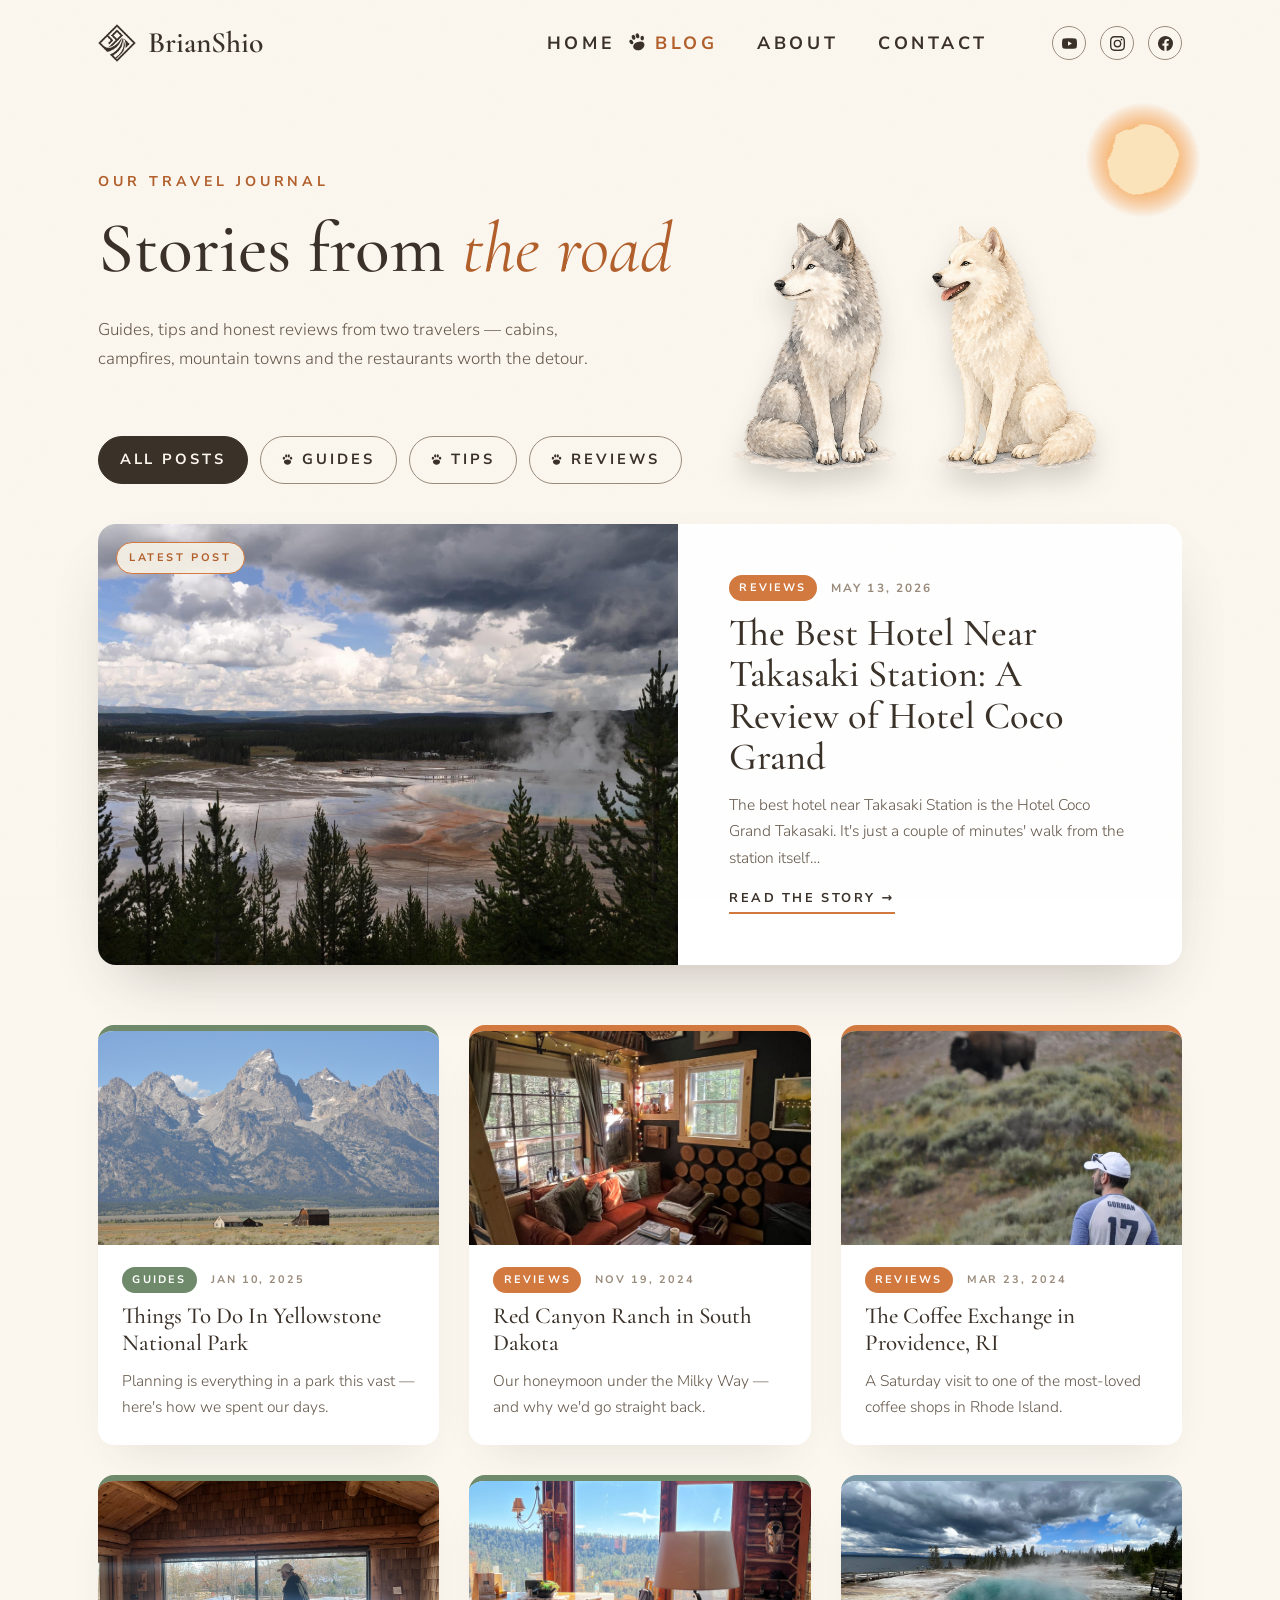
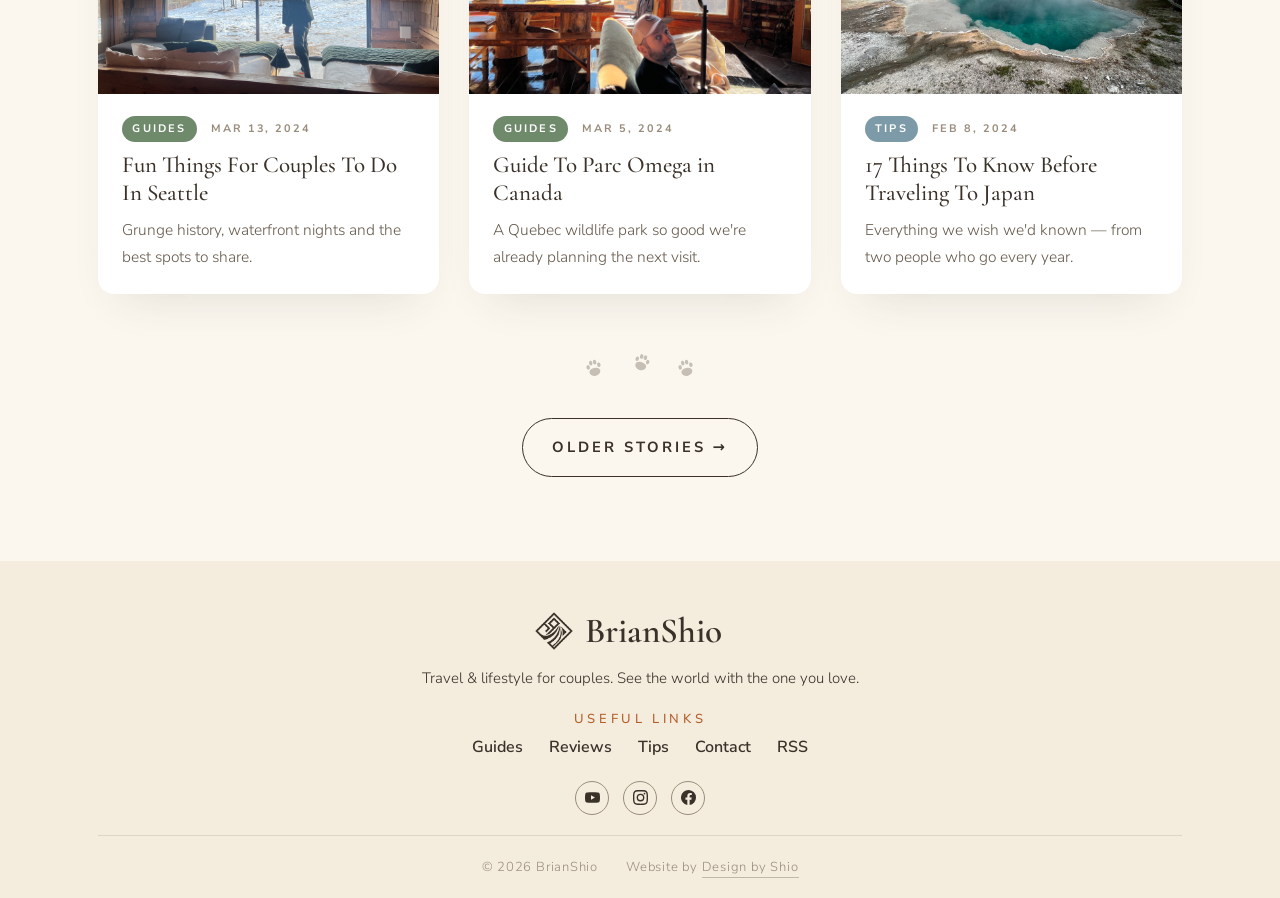
==== commit 8a0b4211: "Desktop: grid card titles +2px, p +1px Co-Authored-By: Claude Fable 5 <noreply@anthropic.com>" ====
--- a/index.html
+++ b/index.html
@@ -579,6 +579,7 @@
 .bl-post h3{font-size:1.32rem;margin:0;line-height:1.2}
 .bl-post p{font-size:14.5px;color:var(--ink-soft);margin:0;flex:1}
 .bl-post .bl-meta{font-size:.68rem}
+@media (min-width:951px){.bl-post h3{font-size:23px}.bl-post p{font-size:15.5px}}
 @media (min-width:541px) and (max-width:840px){.bl-feat p,.bl-post p{font-size:17px}.bl-feat h2,.bl-post h3{font-size:18px}}
 @media (min-width:403px) and (max-width:540px){.bl-feat p,.bl-post p{font-size:16px}.bl-feat h2,.bl-post h3{font-size:17px}}
 @media (max-width:402px){.bl-feat p,.bl-post p{font-size:21px}.bl-feat h2,.bl-post h3{font-size:25px}.bl-readmore{font-size:14px}.bl-feat .bl-meta{font-size:14px}.bl-post .bl-meta{font-size:13px}.bl-badge{font-size:12px}.bl-cat{font-size:13.4px}}
